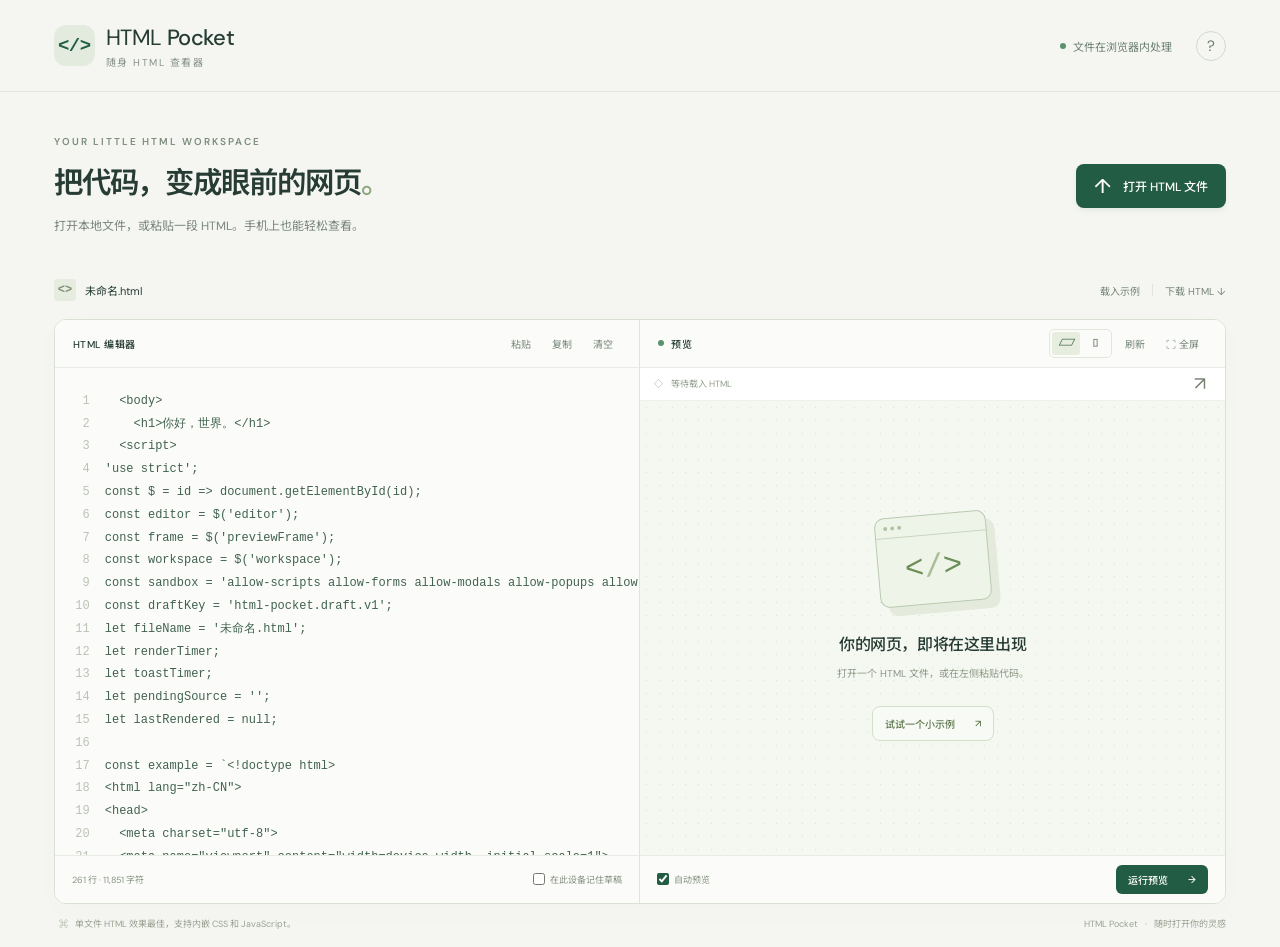
==== index.html @ d5f3f91f "Add HTML Pocket mobile HTML viewer" ====
<!doctype html>
<html lang="zh-CN">
<head>
  <meta charset="utf-8">
  <meta name="viewport" content="width=device-width, initial-scale=1, viewport-fit=cover">
  <meta name="theme-color" content="#f5f6f2">
  <meta name="description" content="在手机或电脑上打开 HTML 文件、粘贴代码并即时预览。文件内容在当前浏览器内处理。">
  <title>HTML Pocket · 随身 HTML 查看器</title>
  <style>
@import url('https://fonts.googleapis.com/css2?family=DM+Sans:wght@400;500;600;700&family=Noto+Sans+SC:wght@400;500;600;700&display=swap');
:root{font-family:'DM Sans','Noto Sans SC',-apple-system,BlinkMacSystemFont,'Segoe UI',sans-serif;color:#263c35;background:#f5f6f2;font-synthesis:none;--green:#235c45;--line:#dfe5dc;--muted:#7b887f}*{box-sizing:border-box}body{margin:0}button,a,input,textarea{-webkit-tap-highlight-color:transparent}button{font:inherit;cursor:pointer}button:focus-visible,a:focus-visible,input:focus-visible{outline:3px solid #77ae90;outline-offset:3px}button{border:0}button:disabled{opacity:.4;cursor:default}a{color:inherit;text-decoration:none}.app{max-width:1720px;margin:auto}.topbar{height:92px;border-bottom:1px solid var(--line);display:flex;align-items:center;gap:24px;padding:0 4.2%}.brand{display:flex;gap:11px;align-items:center;font-size:22px;letter-spacing:-.6px}.brand b{font-weight:500}.brand small{display:block;font-size:10px;color:#869289;letter-spacing:1.5px;margin-top:2px}.brand-icon{font-family:monospace;font-weight:700;font-size:19px;background:#e2ebdd;width:41px;height:41px;border-radius:12px;display:grid;place-items:center;color:var(--green)}.local-badge{margin-left:auto;font-size:11px;color:#6e8074;display:flex;gap:7px;align-items:center}.local-badge i,.live-dot{width:6px;height:6px;background:#58936c;border-radius:50%;display:inline-block}.icon-button{width:30px;height:30px;border:1px solid #cfd9ce;border-radius:50%;color:#6b7f70;background:transparent;font-size:15px}main{padding:43px 4.2% 15px}.intro{display:flex;justify-content:space-between;align-items:center;gap:24px;margin-bottom:37px}.eyebrow{font-size:10px;font-weight:600;letter-spacing:2px;color:#7d8d7c;margin:0 0 13px}h1{font-size:clamp(25px,2.3vw,36px);letter-spacing:-1.1px;font-weight:600;margin:0;line-height:1.5}h1 span{color:#8ba77d}.subtitle{font-size:12px;color:#7a867e;margin:11px 0 0;line-height:1.8}.button{border-radius:8px;padding:12px 18px;font-size:12px;font-weight:500;display:inline-flex;align-items:center;justify-content:center;gap:12px;white-space:nowrap}.primary{background:var(--green);color:#fff;box-shadow:0 3px 5px #235c4512}.primary:hover,.run-button:hover{background:#174531}.primary>span{font-size:20px;line-height:1}.workspace-bar{display:flex;justify-content:space-between;align-items:center;margin-bottom:13px;font-size:11px;gap:12px}.file-label{display:flex;align-items:center;gap:9px;min-width:0}.file-label>span:nth-child(2){white-space:nowrap;overflow:hidden;text-overflow:ellipsis;max-width:50vw}.file-icon{font:700 12px monospace;color:#7c9273;background:#e6ecdf;border-radius:3px;padding:4px}#modifiedBadge{font-size:9px;color:#9a8b59;background:#efeede;border-radius:4px;padding:3px 5px}.workspace-actions{display:flex;align-items:center;gap:12px}.text-button{background:none;color:#758677;font-size:10px;padding:8px 0}.text-button:hover{color:#235c45}.divider{height:12px;width:1px;background:var(--line)}.workspace{height:min(65vh,750px);min-height:470px;display:grid;grid-template-columns:1fr 1fr;border:1px solid #d9e1d4;border-radius:12px;overflow:hidden;background:#fff;box-shadow:0 6px 35px #203d2b04}.editor-panel,.preview-panel{min-width:0;min-height:0;display:flex;flex-direction:column}.editor-panel{border-right:1px solid var(--line)}.panel-toolbar{height:48px;flex-shrink:0;display:flex;align-items:center;justify-content:space-between;padding:0 18px;border-bottom:1px solid #e8ece4;background:#fbfcf9;gap:6px}.panel-title{font-size:10px;font-weight:500;letter-spacing:.5px;white-space:nowrap}.panel-toolbar>div{display:flex;align-items:center;gap:5px}.small-button{background:transparent;font-size:10px;color:#78877a;padding:7px 8px;border-radius:5px;white-space:nowrap}.small-button:hover{background:#eaf0e5;color:var(--green)}.editor-wrap{position:relative;display:flex;flex:1;min-height:0;background:#fbfcfa}.line-numbers{width:45px;flex-shrink:0;padding:22px 10px 22px 0;color:#bbc3b5;text-align:right;font:12px/1.9 ui-monospace,SFMono-Regular,Consolas,monospace;overflow:hidden;user-select:none;white-space:pre}.editor-wrap textarea{border:0;outline:none;resize:none;background:transparent;color:#41624f;flex:1;width:100%;min-width:0;padding:22px 20px 22px 5px;tab-size:2;font:12px/1.9 ui-monospace,SFMono-Regular,Consolas,monospace;white-space:pre;overflow:auto}.editor-wrap textarea::placeholder{color:#a7b2a0}.editor-footer,.preview-footer{height:48px;flex-shrink:0;border-top:1px solid #e8ece4;display:flex;justify-content:space-between;align-items:center;padding:0 17px;font-size:9px;color:#879382;background:#fbfcf9;gap:8px}label{display:flex;align-items:center;gap:5px;white-space:nowrap}input[type=checkbox]{accent-color:var(--green);width:12px;height:12px;margin:0}.preview-toolbar .panel-title{display:flex;align-items:center;gap:7px}.device-switch{display:flex;border:1px solid #e2e7dc;border-radius:5px;padding:2px;gap:1px}.device-switch button{height:23px;width:28px;border-radius:3px;background:none;color:#8c9888;font-size:18px;line-height:1}.device-switch .selected{background:#e7eddf;color:#406d48}.preview-address{height:33px;flex-shrink:0;display:flex;align-items:center;gap:8px;border-bottom:1px solid #eef0eb;padding:0 14px;font-size:9px;color:#94a08e;background:#fff}.preview-address>span:nth-child(2){overflow:hidden;text-overflow:ellipsis;white-space:nowrap}.preview-address button{margin-left:auto;background:none;color:#72816e;font-size:19px;padding:1px 5px}.preview-stage{position:relative;flex:1;min-height:0;display:flex;justify-content:center;overflow:hidden;background-color:#f5f7f1;background-image:radial-gradient(#d9e2d1 .65px,transparent .65px);background-size:13px 13px}.empty-state{display:flex;align-items:center;justify-content:center;flex-direction:column;text-align:center;padding:20px;max-width:100%}.empty-illustration{width:112px;height:90px;border:1px solid #bacab1;border-radius:10px;background:#eff4e8;transform:rotate(-5deg);margin-bottom:27px;box-shadow:8px 9px 0 #e4ebdc;overflow:hidden}.tiny-dots{height:20px;border-bottom:1px solid #c8d5c0;display:flex;gap:3px;align-items:center;padding-left:8px}.tiny-dots i{width:4px;height:4px;border-radius:50%;background:#b0c3a3}.empty-illustration>span{display:block;font:32px/65px monospace;color:#6c8d58}.empty-illustration b{color:#a9bd97;font-weight:400}.empty-state h2{font-size:16px;font-weight:500;letter-spacing:-.4px;margin:0 0 10px}.empty-state p{font-size:10px;color:#8c9985;line-height:1.8;margin:0 0 23px}.secondary{border:1px solid #d4dfca;background:#f8faf5;color:#607a51;font-size:10px;padding:9px 12px;gap:20px}.preview-stage iframe{width:100%;height:100%;border:0;background:#fff;transition:width .18s;min-width:0}.preview-stage.phone-mode iframe{width:min(390px,100%);box-shadow:0 0 20px #24412a12}.run-button{padding:7px 12px;font-size:10px;background:var(--green);color:white;border-radius:6px;gap:20px}.bottom-notes{display:flex;justify-content:space-between;gap:20px;font-size:9px;color:#99a190;margin-top:12px}.bottom-notes p{margin:0;line-height:1.8}.bottom-notes p:last-child{white-space:nowrap}.bottom-notes span{padding:0 5px;color:#829479}.mobile-tabs{display:none}.drop-cover{display:none;position:absolute;inset:8px;border:2px dashed #689559;background:#eff5e9ef;align-items:center;justify-content:center;border-radius:8px;font-size:14px;pointer-events:none}.dragging .drop-cover{display:flex}.toast{position:fixed;bottom:28px;left:50%;transform:translateX(-50%);max-width:90vw;background:#263f31;color:#fff;padding:12px 20px;border-radius:10px;font-size:12px;z-index:100;box-shadow:0 5px 25px #0002;text-align:center;line-height:1.6}dialog{border:1px solid #d4dfcb;border-radius:16px;padding:24px;max-width:500px;width:calc(100% - 32px);color:#344d3a;background:#fafcf7;box-shadow:0 10px 70px #0002}dialog::backdrop{background:#172b1f60;backdrop-filter:blur(3px)}.dialog-heading{display:flex;align-items:center;justify-content:space-between;gap:15px}.dialog-heading h2{font-size:18px;margin:0}dialog li,dialog p{font-size:12px;line-height:1.9}dialog ol{padding-left:20px}dialog li{margin:12px 0}dialog p{color:#7a8874}.close-fullscreen{display:none}.fullscreen-preview{position:fixed!important;inset:0!important;width:100%!important;height:100dvh!important;z-index:50;background:#fff;padding-top:env(safe-area-inset-top);padding-bottom:env(safe-area-inset-bottom)}.fullscreen-preview .close-fullscreen{display:inline-flex;background:#e8efdf;color:#3d623b;padding:7px 12px;font-size:10px}.fullscreen-preview .preview-stage iframe{width:100%}.fullscreen-preview .preview-footer{height:52px}.no-scroll{overflow:hidden}[hidden]{display:none!important}
@media(min-width:1500px){.editor-wrap textarea,.line-numbers{font-size:13px}.workspace{height:66vh}.panel-title,.small-button{font-size:11px}}
@media(max-width:850px){.topbar{height:76px}.intro{align-items:flex-start;flex-direction:column;gap:20px;margin-bottom:26px}main{padding-top:28px}.primary{padding:11px 15px}.workspace{min-height:480px;height:65vh;grid-template-columns:46% 54%}.panel-toolbar{padding:0 10px}.small-button{padding:6px}.preview-controls{gap:0!important}.device-switch{display:none}.local-badge{font-size:9px}.bottom-notes p:last-child{display:none}}
@media(max-width:600px){.topbar{padding:0 20px;height:72px;gap:12px}.brand{font-size:20px}.brand small{font-size:8px}.brand-icon{height:36px;width:36px;font-size:16px}.local-badge{margin-left:auto;font-size:0;gap:0}.local-badge i{width:7px;height:7px}.icon-button{width:27px;height:27px}main{padding:27px 16px 18px}.eyebrow{font-size:8px;letter-spacing:1.6px;margin-bottom:9px}h1{font-size:25px;letter-spacing:-1px}.subtitle{font-size:11px;max-width:300px;margin-top:8px}.intro{gap:19px;margin-bottom:23px}.primary{width:100%;height:46px;font-size:12px;border-radius:9px}.workspace-bar{font-size:10px;margin-bottom:10px}.file-label{gap:6px}.file-label>span:nth-child(2){max-width:36vw}.workspace-actions{gap:8px}.text-button{font-size:9px}#modifiedBadge{display:none}.mobile-tabs{display:flex;background:#e9eee3;border:1px solid #dfe6d8;border-radius:9px;padding:4px;margin-bottom:12px;gap:4px}.mobile-tabs button{flex:1;padding:9px;border-radius:6px;color:#7e8b74;background:transparent;font-size:11px}.mobile-tabs button[aria-selected=true]{background:#fff;color:#365d3d;box-shadow:0 1px 4px #2233110b}.workspace{display:flex;flex-direction:column;height:62dvh;min-height:420px;border-radius:10px}.editor-panel,.preview-panel{flex:1}.editor-panel{border:0}.workspace[data-view=code]>.preview-panel{display:none}.workspace[data-view=preview]>.editor-panel{display:none}.panel-toolbar{height:45px;padding:0 13px}.panel-title{font-size:10px}.small-button{font-size:10px;padding:7px 8px}.editor-wrap textarea,.line-numbers{font-size:13px;line-height:1.8}.line-numbers{width:36px;padding-top:18px}.editor-wrap textarea{padding-top:18px;padding-left:5px}.editor-footer,.preview-footer{padding:0 12px;font-size:9px}.empty-state h2{font-size:15px}.empty-state p{font-size:10px}.empty-illustration{width:100px;height:83px}.preview-toolbar .device-switch{display:flex}.preview-toolbar .device-switch button{width:24px}.preview-address{font-size:9px}.run-button{font-size:10px}.bottom-notes{font-size:8px;margin-top:12px}.fullscreen-preview{display:flex!important}.fullscreen-preview .preview-toolbar{height:48px}.toast{bottom:calc(22px + env(safe-area-inset-bottom));font-size:11px}dialog{padding:20px}.dialog-heading h2{font-size:16px}}
@media(prefers-reduced-motion:reduce){*{transition:none!important}}

</style>
  
</head>
<body>
  <div class="app">
    <header class="topbar">
      <a class="brand" href="./" aria-label="HTML Pocket 首页"><span class="brand-icon">&lt;/&gt;</span><span>HTML <b>Pocket</b><small>随身 HTML 查看器</small></span></a>
      <span class="local-badge"><i></i> 文件在浏览器内处理</span>
      <button class="icon-button" id="helpButton" aria-label="使用说明" title="使用说明">?</button>
    </header>

    <main>
      <section class="intro">
        <div><p class="eyebrow">YOUR LITTLE HTML WORKSPACE</p><h1>把代码，变成眼前的网页<span>。</span></h1><p class="subtitle">打开本地文件，或粘贴一段 HTML。手机上也能轻松查看。</p></div>
        <button class="button primary" id="uploadButton"><span aria-hidden="true">↑</span> 打开 HTML 文件</button>
        <input type="file" id="fileInput" accept=".html,.htm,text/html" hidden>
      </section>

      <div class="workspace-bar">
        <div class="file-label"><span class="file-icon">&lt;&gt;</span><span id="fileName">未命名.html</span><span id="modifiedBadge" hidden>已编辑</span></div>
        <div class="workspace-actions"><button class="text-button" id="exampleButton">载入示例</button><span class="divider"></span><button class="text-button" id="downloadButton">下载 HTML <span aria-hidden="true">↓</span></button></div>
      </div>

      <div class="mobile-tabs" role="tablist" aria-label="工作区视图"><button role="tab" id="codeTab" aria-controls="editorPanel" aria-selected="true">&lt;/&gt; 代码</button><button role="tab" id="previewTab" aria-controls="previewPanel" aria-selected="false">◉ 预览</button></div>

      <section class="workspace" id="workspace" data-view="code">
        <div class="editor-panel" id="editorPanel">
          <div class="panel-toolbar"><span class="panel-title">HTML 编辑器</span><div><button class="small-button" id="pasteButton">粘贴</button><button class="small-button" id="copyButton">复制</button><button class="small-button" id="clearButton">清空</button></div></div>
          <div class="editor-wrap" id="dropZone"><div class="line-numbers" id="lineNumbers" aria-hidden="true">1</div><textarea id="editor" spellcheck="false" autocapitalize="off" autocorrect="off" autocomplete="off" aria-label="HTML 代码" placeholder="<!DOCTYPE html>&#10;<html lang=\"zh-CN\">&#10;  <body>&#10;    <h1>你好，世界。</h1>&#10;  <script>
'use strict';
const $ = id => document.getElementById(id);
const editor = $('editor');
const frame = $('previewFrame');
const workspace = $('workspace');
const sandbox = 'allow-scripts allow-forms allow-modals allow-popups allow-downloads';
const draftKey = 'html-pocket.draft.v1';
let fileName = '未命名.html';
let renderTimer;
let toastTimer;
let pendingSource = '';
let lastRendered = null;

const example = `<!doctype html>
<html lang="zh-CN">
<head>
  <meta charset="utf-8">
  <meta name="viewport" content="width=device-width, initial-scale=1">
  <title>一小片好天气</title>
  <style>
    * { box-sizing: border-box; }
    body { margin: 0; min-height: 100vh; display: grid; place-items: center;
      padding: 28px; background: #f6f0e4; color: #355344;
      font-family: -apple-system, BlinkMacSystemFont, "Segoe UI", sans-serif; }
    .card { max-width: 420px; text-align: center; }
    .sun { width: 76px; height: 76px; border-radius: 50%; background: #e7ba59;
      margin: 0 auto 28px; box-shadow: 0 0 0 15px #edcf8b33; }
    .tag { font-size: 10px; letter-spacing: 3px; color: #8b9477; }
    h1 { font-size: clamp(28px, 7vw, 40px); font-weight: 500; letter-spacing: -1px; }
    p { line-height: 1.9; font-size: 13px; color: #7e8876; }
    button { margin-top: 18px; padding: 13px 24px; border: none;
      border-radius: 40px; background: #355344; color: #fff; cursor: pointer; }
    #message { min-height: 26px; font-size: 12px; }
  </style>
</head>
<body>
  <main class="card">
    <div class="sun"></div>
    <p class="tag">A LITTLE MOMENT FOR YOU</p>
    <h1>今天，也有好事发生。</h1>
    <p>一杯刚好的咖啡，一阵路过的风。<br>还有一段变成网页的小小代码。</p>
    <button onclick="document.getElementById('message').textContent='愿你今天，收获一点小小的快乐。'">收下一点好心情 ↗</button>
    <p id="message" aria-live="polite"></p>
  </main>
</body>
</html>`;

function toast(message) {
  $('toast').textContent = message;
  $('toast').hidden = false;
  clearTimeout(toastTimer);
  toastTimer = setTimeout(() => { $('toast').hidden = true; }, 4200);
}

function setView(view) {
  workspace.dataset.view = view;
  $('codeTab').setAttribute('aria-selected', String(view === 'code'));
  $('previewTab').setAttribute('aria-selected', String(view === 'preview'));
}

function persistDraft() {
  try {
    if ($('rememberDraft').checked) {
      localStorage.setItem(draftKey, JSON.stringify({ code: editor.value, name: fileName }));
    } else localStorage.removeItem(draftKey);
  } catch { toast('浏览器无法保存草稿；仍可正常查看和下载文件。'); }
}

function stats() {
  const code = editor.value;
  const count = code ? code.split('\n').length : 0;
  $('codeStats').textContent = `${count.toLocaleString()} 行 · ${code.length.toLocaleString()} 字符`;
  // Keep line numbering responsive for large documents.
  $('lineNumbers').textContent = Array.from({ length: Math.min(count || 1, 15000) }, (_, i) => i + 1).join('\n');
  $('lineNumbers').scrollTop = editor.scrollTop;
  $('newTabButton').disabled = !code.trim();
  $('downloadButton').disabled = !code.trim();
  $('copyButton').disabled = !code;
}

function render(force = false) {
  clearTimeout(renderTimer);
  const code = editor.value;
  if (!force && code === lastRendered) return;
  lastRendered = code;
  if (!code.trim()) {
    frame.removeAttribute('srcdoc');
    frame.src = 'about:blank';
    frame.hidden = true;
    $('emptyState').hidden = false;
    $('previewAddress').textContent = '等待载入 HTML';
    return;
  }
  frame.hidden = false;
  $('emptyState').hidden = true;
  frame.removeAttribute('src');
  frame.srcdoc = code;
  $('previewAddress').textContent = `${fileName} · 浏览器本地预览`;
}

function update({ modified = true, immediate = false } = {}) {
  stats();
  $('modifiedBadge').hidden = !modified;
  persistDraft();
  clearTimeout(renderTimer);
  if (immediate) render(true);
  else if ($('autoPreview').checked) renderTimer = setTimeout(() => render(), 550);
}

function setDocument(code, name, showPreview = true) {
  editor.value = code;
  fileName = name;
  $('fileName').textContent = name;
  editor.scrollTop = 0;
  update({ modified: false, immediate: true });
  if (showPreview) setView('preview');
}

function replaceDocument(code, name) {
  // Browser confirmation is used only when replacing an unsaved, nonempty document.
  if (editor.value.trim() && editor.value !== code && !confirm('这会替换当前代码。需要保留的话，请先取消并下载 HTML。继续替换？')) return;
  setDocument(code, name);
}

async function openFile(file) {
  if (!file) return;
  if (!/\.html?$/i.test(file.name) && file.type !== 'text/html') {
    toast('请选择 .html 或 .htm 文件。'); return;
  }
  if (file.size > 20 * 1024 * 1024) { toast('文件超过 20 MB，请精简后再打开。'); return; }
  try {
    const bytes = new Uint8Array(await file.arrayBuffer());
    let code;
    if (bytes[0] === 0xff && bytes[1] === 0xfe) code = new TextDecoder('utf-16le').decode(bytes);
    else if (bytes[0] === 0xfe && bytes[1] === 0xff) code = new TextDecoder('utf-16be').decode(bytes);
    else {
      const head = new TextDecoder('windows-1252').decode(bytes.slice(0, 2048));
      const charset = head.match(/<meta\b[^>]*charset\s*=\s*["']?\s*([\w-]+)/i)?.[1] || 'utf-8';
      try { code = new TextDecoder(charset).decode(bytes); }
      catch { code = new TextDecoder('utf-8').decode(bytes); }
    }
    replaceDocument(code, file.name);
  } catch { toast('无法读取文件，请重新选择。'); }
}

function newTab() {
  if (!editor.value.trim()) { toast('请先打开文件或粘贴 HTML。'); return; }
  // Open synchronously in the user gesture so mobile Safari can allow the tab.
  const tab = window.open('about:blank', '_blank');
  if (!tab) { toast('浏览器拦截了新标签页，请允许弹出窗口，或使用“全屏”。'); return; }
  try {
    tab.opener = null;
    tab.document.open();
    tab.document.write('<!doctype html><html lang="zh-CN"><head><meta charset="utf-8"><meta name="viewport" content="width=device-width,initial-scale=1"><title>HTML 预览</title><style>html,body{margin:0;width:100%;height:100%;overflow:hidden}iframe{border:0;width:100%;height:100%;display:block;background:white}</style></head><body></body></html>');
    tab.document.close();
    const child = tab.document.createElement('iframe');
    child.title = 'HTML 网页预览';
    child.setAttribute('sandbox', sandbox);
    child.referrerPolicy = 'no-referrer';
    child.srcdoc = editor.value;
    tab.document.title = fileName + ' · 预览';
    tab.document.body.appendChild(child);
  } catch { tab.close(); toast('新标签页未能打开，请使用“全屏”查看。'); }
}

function setFullscreen(on) {
  if (on) { render(); setView('preview'); }
  $('previewPanel').classList.toggle('fullscreen-preview', on);
  document.body.classList.toggle('no-scroll', on);
  $('expandButton').setAttribute('aria-expanded', String(on));
  if (on) $('closeFullscreen').focus(); else $('expandButton').focus();
}

$('uploadButton').addEventListener('click', () => { $('fileInput').value = ''; $('fileInput').click(); });
$('fileInput').addEventListener('change', e => openFile(e.target.files[0]));
editor.addEventListener('input', () => update());
editor.addEventListener('scroll', () => { $('lineNumbers').scrollTop = editor.scrollTop; });
editor.addEventListener('keydown', event => {
  if (event.key === 'Tab') {
    event.preventDefault();
    const start = editor.selectionStart;
    editor.setRangeText('  ', start, editor.selectionEnd, 'end');
    update();
  }
  if ((event.ctrlKey || event.metaKey) && event.key === 'Enter') {
    event.preventDefault(); render(true); setView('preview');
  }
});
$('runButton').addEventListener('click', () => { render(true); setView('preview'); });
$('refreshButton').addEventListener('click', () => render(true));
$('autoPreview').addEventListener('change', () => { clearTimeout(renderTimer); if ($('autoPreview').checked) render(true); });
$('rememberDraft').addEventListener('change', () => { persistDraft(); toast($('rememberDraft').checked ? '草稿将保存在当前浏览器中。' : '已关闭草稿记忆并移除保存的内容。'); });
$('codeTab').addEventListener('click', () => setView('code'));
$('previewTab').addEventListener('click', () => { render(); setView('preview'); });
for (const id of ['codeTab', 'previewTab']) $(id).addEventListener('keydown', e => {
  if (e.key === 'ArrowLeft' || e.key === 'ArrowRight') { const next = id === 'codeTab' ? 'previewTab' : 'codeTab'; $(next).focus(); $(next).click(); e.preventDefault(); }
});
for (const id of ['exampleButton', 'emptyExampleButton']) $(id).addEventListener('click', () => replaceDocument(example, '好天气.html'));
$('clearButton').addEventListener('click', () => {
  if (editor.value && !confirm('清空当前 HTML？需要保留的话，请先取消并下载。')) return;
  setDocument('', '未命名.html', false); setView('code'); editor.focus();
});
$('pasteButton').addEventListener('click', async () => {
  if (!navigator.clipboard?.readText) { setView('code'); editor.focus(); toast('请在编辑区长按，选择“粘贴”。'); return; }
  try {
    const text = await navigator.clipboard.readText();
    if (!text.trim()) { toast('剪贴板没有文字，请复制 HTML 后再试。'); return; }
    replaceDocument(text, '粘贴的网页.html');
  } catch { setView('code'); editor.focus(); toast('请在编辑区长按，选择“粘贴”。'); }
});
$('copyButton').addEventListener('click', async () => {
  try { await navigator.clipboard.writeText(editor.value); toast('HTML 代码已复制。'); }
  catch { setView('code'); editor.focus(); editor.select(); toast('已选中代码，请使用系统的复制命令。'); }
});
$('downloadButton').addEventListener('click', () => {
  const blob = new Blob([editor.value], { type: 'text/html;charset=utf-8' });
  const url = URL.createObjectURL(blob);
  const link = document.createElement('a');
  link.href = url; link.download = /\.html?$/i.test(fileName) ? fileName : fileName + '.html';
  document.body.appendChild(link); link.click(); link.remove();
  setTimeout(() => URL.revokeObjectURL(url), 60000);
});
$('newTabButton').addEventListener('click', newTab);
$('expandButton').addEventListener('click', () => setFullscreen(!$('previewPanel').classList.contains('fullscreen-preview')));
$('closeFullscreen').addEventListener('click', () => setFullscreen(false));
document.addEventListener('keydown', e => { if (e.key === 'Escape' && $('previewPanel').classList.contains('fullscreen-preview')) setFullscreen(false); });
function setDevice(phone) {
  $('previewStage').classList.toggle('phone-mode', phone);
  $('wideButton').classList.toggle('selected', !phone);
  $('phoneButton').classList.toggle('selected', phone);
  $('wideButton').setAttribute('aria-pressed', String(!phone));
  $('phoneButton').setAttribute('aria-pressed', String(phone));
}
$('wideButton').addEventListener('click', () => setDevice(false));
$('phoneButton').addEventListener('click', () => setDevice(true));
$('helpButton').addEventListener('click', () => $('helpDialog').showModal());
$('closeHelp').addEventListener('click', () => $('helpDialog').close());
$('helpDialog').addEventListener('click', e => { if (e.target === $('helpDialog')) { const r = $('helpDialog').getBoundingClientRect(); if (e.clientX < r.left || e.clientX > r.right || e.clientY < r.top || e.clientY > r.bottom) $('helpDialog').close(); } });
let dragCounter = 0;
const dropZone = $('dropZone');
dropZone.addEventListener('dragenter', e => { e.preventDefault(); dragCounter++; dropZone.classList.add('dragging'); });
dropZone.addEventListener('dragover', e => { e.preventDefault(); });
dropZone.addEventListener('dragleave', () => { if (--dragCounter <= 0) { dragCounter = 0; dropZone.classList.remove('dragging'); } });
dropZone.addEventListener('drop', e => { e.preventDefault(); dragCounter = 0; dropZone.classList.remove('dragging'); openFile(e.dataTransfer.files[0]); });
try {
  const saved = JSON.parse(localStorage.getItem(draftKey) || 'null');
  if (saved && typeof saved.code === 'string' && typeof saved.name === 'string') {
    $('rememberDraft').checked = true;
    setDocument(saved.code, saved.name, false);
  }
} catch { /* Storage may be unavailable in private browsing. */ }
stats();

</script>
</body>&#10;</html>&#10;&#10;在这里粘贴 HTML，或打开一个文件…"></textarea><div class="drop-cover">松开，打开这个 HTML 文件</div></div>
          <div class="editor-footer"><span id="codeStats">0 行 · 0 字符</span><label><input type="checkbox" id="rememberDraft"> 在此设备记住草稿</label></div>
        </div>

        <div class="preview-panel" id="previewPanel">
          <div class="panel-toolbar preview-toolbar"><span class="panel-title"><span class="live-dot"></span> 预览</span><div class="preview-controls"><div class="device-switch" aria-label="预览宽度"><button class="selected" id="wideButton" title="自适应宽度" aria-label="自适应宽度" aria-pressed="true">▱</button><button id="phoneButton" title="手机宽度" aria-label="手机宽度" aria-pressed="false">▯</button></div><button class="small-button" id="refreshButton" title="重新运行 HTML">刷新</button><button class="small-button" id="expandButton" title="全屏查看">⛶ <span>全屏</span></button></div></div>
          <div class="preview-address"><span aria-hidden="true">◇</span><span id="previewAddress">等待载入 HTML</span><button id="newTabButton" aria-label="在新标签页打开预览" title="新标签页打开">↗</button></div>
          <div class="preview-stage" id="previewStage">
            <div class="empty-state" id="emptyState"><div class="empty-illustration"><div class="tiny-dots"><i></i><i></i><i></i></div><span>&lt;<b>/</b>&gt;</span></div><h2>你的网页，即将在这里出现</h2><p>打开一个 HTML 文件，或在左侧粘贴代码。</p><button class="button secondary" id="emptyExampleButton">试试一个小示例 <span>↗</span></button></div>
            <iframe id="previewFrame" title="HTML 网页预览" sandbox="allow-scripts allow-forms allow-modals allow-popups allow-downloads" referrerpolicy="no-referrer" hidden></iframe>
          </div>
          <div class="preview-footer"><label><input type="checkbox" id="autoPreview" checked> 自动预览</label><button class="button run-button" id="runButton">运行预览 <span>→</span></button><button class="button close-fullscreen" id="closeFullscreen">退出全屏 ×</button></div>
        </div>
      </section>
      <footer class="bottom-notes"><p><span>⌘</span> 单文件 HTML 效果最佳，支持内嵌 CSS 和 JavaScript。</p><p>HTML Pocket <span>·</span> 随时打开你的灵感</p></footer>
    </main>
  </div>
  <div class="toast" id="toast" role="status" hidden></div>
  <dialog id="helpDialog"><div class="dialog-heading"><h2>口袋里的网页查看器</h2><button class="icon-button" id="closeHelp" aria-label="关闭使用说明">×</button></div><ol><li><b>打开文件</b>：点“打开 HTML 文件”，在手机的“文件”中选择 .html 或 .htm。</li><li><b>粘贴代码</b>：把 HTML 粘贴到编辑器，点“预览”查看。支持 CSS、JavaScript。</li><li><b>大屏查看</b>：点“全屏”隐藏编辑器；右上角 ↗ 可在新标签页打开。</li><li><b>保存文件</b>：点“下载 HTML”，可把编辑后的文件保存到设备。</li></ol><p>文件内容不会由本工具上传。HTML 在隔离的预览框内运行；代码引用的外部图片、字体或脚本仍可能联网。</p><p>引用同目录的图片、CSS 或 JS 时，需要把它们内嵌进 HTML，或改成可访问的网络地址。浏览器不会自动读取旁边的文件。新标签页预览是临时的，不是可分享的网页网址。</p><p>“记住草稿”仅保存在当前浏览器；关闭该选项会移除保存的草稿。手机可通过浏览器的分享菜单添加本工具到主屏幕。</p></dialog>
<script>
'use strict';
const $ = id => document.getElementById(id);
const editor = $('editor');
const frame = $('previewFrame');
const workspace = $('workspace');
const sandbox = 'allow-scripts allow-forms allow-modals allow-popups allow-downloads';
const draftKey = 'html-pocket.draft.v1';
let fileName = '未命名.html';
let renderTimer;
let toastTimer;
let pendingSource = '';
let lastRendered = null;

const example = `<!doctype html>
<html lang="zh-CN">
<head>
  <meta charset="utf-8">
  <meta name="viewport" content="width=device-width, initial-scale=1">
  <title>一小片好天气</title>
  <style>
    * { box-sizing: border-box; }
    body { margin: 0; min-height: 100vh; display: grid; place-items: center;
      padding: 28px; background: #f6f0e4; color: #355344;
      font-family: -apple-system, BlinkMacSystemFont, "Segoe UI", sans-serif; }
    .card { max-width: 420px; text-align: center; }
    .sun { width: 76px; height: 76px; border-radius: 50%; background: #e7ba59;
      margin: 0 auto 28px; box-shadow: 0 0 0 15px #edcf8b33; }
    .tag { font-size: 10px; letter-spacing: 3px; color: #8b9477; }
    h1 { font-size: clamp(28px, 7vw, 40px); font-weight: 500; letter-spacing: -1px; }
    p { line-height: 1.9; font-size: 13px; color: #7e8876; }
    button { margin-top: 18px; padding: 13px 24px; border: none;
      border-radius: 40px; background: #355344; color: #fff; cursor: pointer; }
    #message { min-height: 26px; font-size: 12px; }
  </style>
</head>
<body>
  <main class="card">
    <div class="sun"></div>
    <p class="tag">A LITTLE MOMENT FOR YOU</p>
    <h1>今天，也有好事发生。</h1>
    <p>一杯刚好的咖啡，一阵路过的风。<br>还有一段变成网页的小小代码。</p>
    <button onclick="document.getElementById('message').textContent='愿你今天，收获一点小小的快乐。'">收下一点好心情 ↗</button>
    <p id="message" aria-live="polite"></p>
  </main>
</body>
</html>`;

function toast(message) {
  $('toast').textContent = message;
  $('toast').hidden = false;
  clearTimeout(toastTimer);
  toastTimer = setTimeout(() => { $('toast').hidden = true; }, 4200);
}

function setView(view) {
  workspace.dataset.view = view;
  $('codeTab').setAttribute('aria-selected', String(view === 'code'));
  $('previewTab').setAttribute('aria-selected', String(view === 'preview'));
}

function persistDraft() {
  try {
    if ($('rememberDraft').checked) {
      localStorage.setItem(draftKey, JSON.stringify({ code: editor.value, name: fileName }));
    } else localStorage.removeItem(draftKey);
  } catch { toast('浏览器无法保存草稿；仍可正常查看和下载文件。'); }
}

function stats() {
  const code = editor.value;
  const count = code ? code.split('\n').length : 0;
  $('codeStats').textContent = `${count.toLocaleString()} 行 · ${code.length.toLocaleString()} 字符`;
  // Keep line numbering responsive for large documents.
  $('lineNumbers').textContent = Array.from({ length: Math.min(count || 1, 15000) }, (_, i) => i + 1).join('\n');
  $('lineNumbers').scrollTop = editor.scrollTop;
  $('newTabButton').disabled = !code.trim();
  $('downloadButton').disabled = !code.trim();
  $('copyButton').disabled = !code;
}

function render(force = false) {
  clearTimeout(renderTimer);
  const code = editor.value;
  if (!force && code === lastRendered) return;
  lastRendered = code;
  if (!code.trim()) {
    frame.removeAttribute('srcdoc');
    frame.src = 'about:blank';
    frame.hidden = true;
    $('emptyState').hidden = false;
    $('previewAddress').textContent = '等待载入 HTML';
    return;
  }
  frame.hidden = false;
  $('emptyState').hidden = true;
  frame.removeAttribute('src');
  frame.srcdoc = code;
  $('previewAddress').textContent = `${fileName} · 浏览器本地预览`;
}

function update({ modified = true, immediate = false } = {}) {
  stats();
  $('modifiedBadge').hidden = !modified;
  persistDraft();
  clearTimeout(renderTimer);
  if (immediate) render(true);
  else if ($('autoPreview').checked) renderTimer = setTimeout(() => render(), 550);
}

function setDocument(code, name, showPreview = true) {
  editor.value = code;
  fileName = name;
  $('fileName').textContent = name;
  editor.scrollTop = 0;
  update({ modified: false, immediate: true });
  if (showPreview) setView('preview');
}

function replaceDocument(code, name) {
  // Browser confirmation is used only when replacing an unsaved, nonempty document.
  if (editor.value.trim() && editor.value !== code && !confirm('这会替换当前代码。需要保留的话，请先取消并下载 HTML。继续替换？')) return;
  setDocument(code, name);
}

async function openFile(file) {
  if (!file) return;
  if (!/\.html?$/i.test(file.name) && file.type !== 'text/html') {
    toast('请选择 .html 或 .htm 文件。'); return;
  }
  if (file.size > 20 * 1024 * 1024) { toast('文件超过 20 MB，请精简后再打开。'); return; }
  try {
    const bytes = new Uint8Array(await file.arrayBuffer());
    let code;
    if (bytes[0] === 0xff && bytes[1] === 0xfe) code = new TextDecoder('utf-16le').decode(bytes);
    else if (bytes[0] === 0xfe && bytes[1] === 0xff) code = new TextDecoder('utf-16be').decode(bytes);
    else {
      const head = new TextDecoder('windows-1252').decode(bytes.slice(0, 2048));
      const charset = head.match(/<meta\b[^>]*charset\s*=\s*["']?\s*([\w-]+)/i)?.[1] || 'utf-8';
      try { code = new TextDecoder(charset).decode(bytes); }
      catch { code = new TextDecoder('utf-8').decode(bytes); }
    }
    replaceDocument(code, file.name);
  } catch { toast('无法读取文件，请重新选择。'); }
}

function newTab() {
  if (!editor.value.trim()) { toast('请先打开文件或粘贴 HTML。'); return; }
  // Open synchronously in the user gesture so mobile Safari can allow the tab.
  const tab = window.open('about:blank', '_blank');
  if (!tab) { toast('浏览器拦截了新标签页，请允许弹出窗口，或使用“全屏”。'); return; }
  try {
    tab.opener = null;
    tab.document.open();
    tab.document.write('<!doctype html><html lang="zh-CN"><head><meta charset="utf-8"><meta name="viewport" content="width=device-width,initial-scale=1"><title>HTML 预览</title><style>html,body{margin:0;width:100%;height:100%;overflow:hidden}iframe{border:0;width:100%;height:100%;display:block;background:white}</style></head><body></body></html>');
    tab.document.close();
    const child = tab.document.createElement('iframe');
    child.title = 'HTML 网页预览';
    child.setAttribute('sandbox', sandbox);
    child.referrerPolicy = 'no-referrer';
    child.srcdoc = editor.value;
    tab.document.title = fileName + ' · 预览';
    tab.document.body.appendChild(child);
  } catch { tab.close(); toast('新标签页未能打开，请使用“全屏”查看。'); }
}

function setFullscreen(on) {
  if (on) { render(); setView('preview'); }
  $('previewPanel').classList.toggle('fullscreen-preview', on);
  document.body.classList.toggle('no-scroll', on);
  $('expandButton').setAttribute('aria-expanded', String(on));
  if (on) $('closeFullscreen').focus(); else $('expandButton').focus();
}

$('uploadButton').addEventListener('click', () => { $('fileInput').value = ''; $('fileInput').click(); });
$('fileInput').addEventListener('change', e => openFile(e.target.files[0]));
editor.addEventListener('input', () => update());
editor.addEventListener('scroll', () => { $('lineNumbers').scrollTop = editor.scrollTop; });
editor.addEventListener('keydown', event => {
  if (event.key === 'Tab') {
    event.preventDefault();
    const start = editor.selectionStart;
    editor.setRangeText('  ', start, editor.selectionEnd, 'end');
    update();
  }
  if ((event.ctrlKey || event.metaKey) && event.key === 'Enter') {
    event.preventDefault(); render(true); setView('preview');
  }
});
$('runButton').addEventListener('click', () => { render(true); setView('preview'); });
$('refreshButton').addEventListener('click', () => render(true));
$('autoPreview').addEventListener('change', () => { clearTimeout(renderTimer); if ($('autoPreview').checked) render(true); });
$('rememberDraft').addEventListener('change', () => { persistDraft(); toast($('rememberDraft').checked ? '草稿将保存在当前浏览器中。' : '已关闭草稿记忆并移除保存的内容。'); });
$('codeTab').addEventListener('click', () => setView('code'));
$('previewTab').addEventListener('click', () => { render(); setView('preview'); });
for (const id of ['codeTab', 'previewTab']) $(id).addEventListener('keydown', e => {
  if (e.key === 'ArrowLeft' || e.key === 'ArrowRight') { const next = id === 'codeTab' ? 'previewTab' : 'codeTab'; $(next).focus(); $(next).click(); e.preventDefault(); }
});
for (const id of ['exampleButton', 'emptyExampleButton']) $(id).addEventListener('click', () => replaceDocument(example, '好天气.html'));
$('clearButton').addEventListener('click', () => {
  if (editor.value && !confirm('清空当前 HTML？需要保留的话，请先取消并下载。')) return;
  setDocument('', '未命名.html', false); setView('code'); editor.focus();
});
$('pasteButton').addEventListener('click', async () => {
  if (!navigator.clipboard?.readText) { setView('code'); editor.focus(); toast('请在编辑区长按，选择“粘贴”。'); return; }
  try {
    const text = await navigator.clipboard.readText();
    if (!text.trim()) { toast('剪贴板没有文字，请复制 HTML 后再试。'); return; }
    replaceDocument(text, '粘贴的网页.html');
  } catch { setView('code'); editor.focus(); toast('请在编辑区长按，选择“粘贴”。'); }
});
$('copyButton').addEventListener('click', async () => {
  try { await navigator.clipboard.writeText(editor.value); toast('HTML 代码已复制。'); }
  catch { setView('code'); editor.focus(); editor.select(); toast('已选中代码，请使用系统的复制命令。'); }
});
$('downloadButton').addEventListener('click', () => {
  const blob = new Blob([editor.value], { type: 'text/html;charset=utf-8' });
  const url = URL.createObjectURL(blob);
  const link = document.createElement('a');
  link.href = url; link.download = /\.html?$/i.test(fileName) ? fileName : fileName + '.html';
  document.body.appendChild(link); link.click(); link.remove();
  setTimeout(() => URL.revokeObjectURL(url), 60000);
});
$('newTabButton').addEventListener('click', newTab);
$('expandButton').addEventListener('click', () => setFullscreen(!$('previewPanel').classList.contains('fullscreen-preview')));
$('closeFullscreen').addEventListener('click', () => setFullscreen(false));
document.addEventListener('keydown', e => { if (e.key === 'Escape' && $('previewPanel').classList.contains('fullscreen-preview')) setFullscreen(false); });
function setDevice(phone) {
  $('previewStage').classList.toggle('phone-mode', phone);
  $('wideButton').classList.toggle('selected', !phone);
  $('phoneButton').classList.toggle('selected', phone);
  $('wideButton').setAttribute('aria-pressed', String(!phone));
  $('phoneButton').setAttribute('aria-pressed', String(phone));
}
$('wideButton').addEventListener('click', () => setDevice(false));
$('phoneButton').addEventListener('click', () => setDevice(true));
$('helpButton').addEventListener('click', () => $('helpDialog').showModal());
$('closeHelp').addEventListener('click', () => $('helpDialog').close());
$('helpDialog').addEventListener('click', e => { if (e.target === $('helpDialog')) { const r = $('helpDialog').getBoundingClientRect(); if (e.clientX < r.left || e.clientX > r.right || e.clientY < r.top || e.clientY > r.bottom) $('helpDialog').close(); } });
let dragCounter = 0;
const dropZone = $('dropZone');
dropZone.addEventListener('dragenter', e => { e.preventDefault(); dragCounter++; dropZone.classList.add('dragging'); });
dropZone.addEventListener('dragover', e => { e.preventDefault(); });
dropZone.addEventListener('dragleave', () => { if (--dragCounter <= 0) { dragCounter = 0; dropZone.classList.remove('dragging'); } });
dropZone.addEventListener('drop', e => { e.preventDefault(); dragCounter = 0; dropZone.classList.remove('dragging'); openFile(e.dataTransfer.files[0]); });
try {
  const saved = JSON.parse(localStorage.getItem(draftKey) || 'null');
  if (saved && typeof saved.code === 'string' && typeof saved.name === 'string') {
    $('rememberDraft').checked = true;
    setDocument(saved.code, saved.name, false);
  }
} catch { /* Storage may be unavailable in private browsing. */ }
stats();

</script>
</body>
</html>
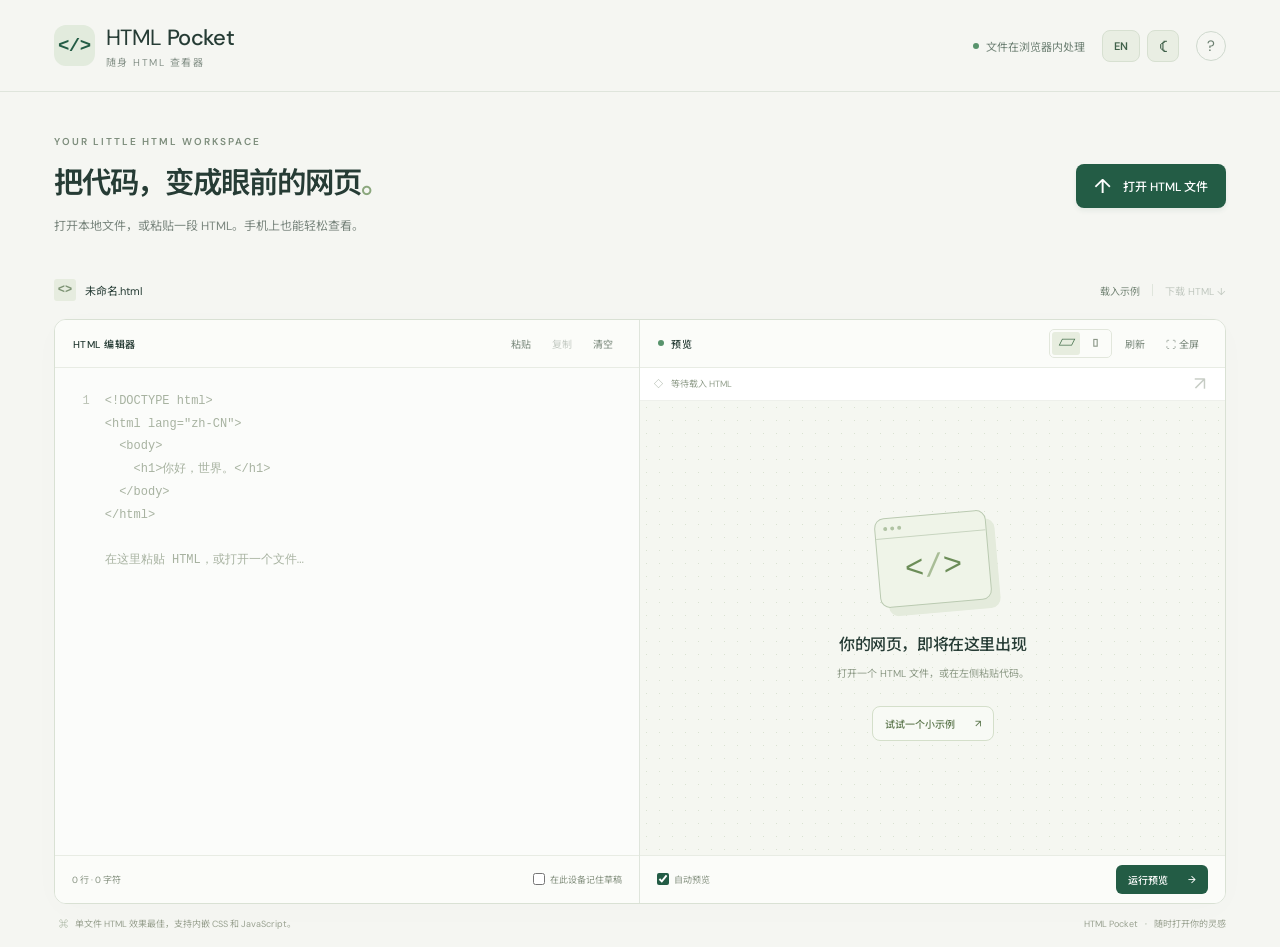
==== commit d76baf58: "Add English language toggle and persistent dark mode" ====
--- a/index.html
+++ b/index.html
@@ -6,13 +6,24 @@
   <meta name="theme-color" content="#f5f6f2">
   <meta name="description" content="在手机或电脑上打开 HTML 文件、粘贴代码并即时预览。文件内容在当前浏览器内处理。">
   <title>HTML Pocket · 随身 HTML 查看器</title>
-  <style>
+  <script>
+let currentLanguage = 'zh';
+let currentTheme = window.matchMedia && window.matchMedia('(prefers-color-scheme: dark)').matches ? 'dark' : 'light';
+try { const lang = localStorage.getItem('html-pocket.language'); if (lang === 'en' || lang === 'zh') currentLanguage = lang; const theme = localStorage.getItem('html-pocket.theme'); if (theme === 'dark' || theme === 'light') currentTheme = theme; } catch {}
+document.documentElement.dataset.theme = currentTheme;
+document.documentElement.lang = currentLanguage === 'en' ? 'en' : 'zh-CN';
+</script>
+<style>
 @import url('https://fonts.googleapis.com/css2?family=DM+Sans:wght@400;500;600;700&family=Noto+Sans+SC:wght@400;500;600;700&display=swap');
 :root{font-family:'DM Sans','Noto Sans SC',-apple-system,BlinkMacSystemFont,'Segoe UI',sans-serif;color:#263c35;background:#f5f6f2;font-synthesis:none;--green:#235c45;--line:#dfe5dc;--muted:#7b887f}*{box-sizing:border-box}body{margin:0}button,a,input,textarea{-webkit-tap-highlight-color:transparent}button{font:inherit;cursor:pointer}button:focus-visible,a:focus-visible,input:focus-visible{outline:3px solid #77ae90;outline-offset:3px}button{border:0}button:disabled{opacity:.4;cursor:default}a{color:inherit;text-decoration:none}.app{max-width:1720px;margin:auto}.topbar{height:92px;border-bottom:1px solid var(--line);display:flex;align-items:center;gap:24px;padding:0 4.2%}.brand{display:flex;gap:11px;align-items:center;font-size:22px;letter-spacing:-.6px}.brand b{font-weight:500}.brand small{display:block;font-size:10px;color:#869289;letter-spacing:1.5px;margin-top:2px}.brand-icon{font-family:monospace;font-weight:700;font-size:19px;background:#e2ebdd;width:41px;height:41px;border-radius:12px;display:grid;place-items:center;color:var(--green)}.local-badge{margin-left:auto;font-size:11px;color:#6e8074;display:flex;gap:7px;align-items:center}.local-badge i,.live-dot{width:6px;height:6px;background:#58936c;border-radius:50%;display:inline-block}.icon-button{width:30px;height:30px;border:1px solid #cfd9ce;border-radius:50%;color:#6b7f70;background:transparent;font-size:15px}main{padding:43px 4.2% 15px}.intro{display:flex;justify-content:space-between;align-items:center;gap:24px;margin-bottom:37px}.eyebrow{font-size:10px;font-weight:600;letter-spacing:2px;color:#7d8d7c;margin:0 0 13px}h1{font-size:clamp(25px,2.3vw,36px);letter-spacing:-1.1px;font-weight:600;margin:0;line-height:1.5}h1 span{color:#8ba77d}.subtitle{font-size:12px;color:#7a867e;margin:11px 0 0;line-height:1.8}.button{border-radius:8px;padding:12px 18px;font-size:12px;font-weight:500;display:inline-flex;align-items:center;justify-content:center;gap:12px;white-space:nowrap}.primary{background:var(--green);color:#fff;box-shadow:0 3px 5px #235c4512}.primary:hover,.run-button:hover{background:#174531}.primary>span{font-size:20px;line-height:1}.workspace-bar{display:flex;justify-content:space-between;align-items:center;margin-bottom:13px;font-size:11px;gap:12px}.file-label{display:flex;align-items:center;gap:9px;min-width:0}.file-label>span:nth-child(2){white-space:nowrap;overflow:hidden;text-overflow:ellipsis;max-width:50vw}.file-icon{font:700 12px monospace;color:#7c9273;background:#e6ecdf;border-radius:3px;padding:4px}#modifiedBadge{font-size:9px;color:#9a8b59;background:#efeede;border-radius:4px;padding:3px 5px}.workspace-actions{display:flex;align-items:center;gap:12px}.text-button{background:none;color:#758677;font-size:10px;padding:8px 0}.text-button:hover{color:#235c45}.divider{height:12px;width:1px;background:var(--line)}.workspace{height:min(65vh,750px);min-height:470px;display:grid;grid-template-columns:1fr 1fr;border:1px solid #d9e1d4;border-radius:12px;overflow:hidden;background:#fff;box-shadow:0 6px 35px #203d2b04}.editor-panel,.preview-panel{min-width:0;min-height:0;display:flex;flex-direction:column}.editor-panel{border-right:1px solid var(--line)}.panel-toolbar{height:48px;flex-shrink:0;display:flex;align-items:center;justify-content:space-between;padding:0 18px;border-bottom:1px solid #e8ece4;background:#fbfcf9;gap:6px}.panel-title{font-size:10px;font-weight:500;letter-spacing:.5px;white-space:nowrap}.panel-toolbar>div{display:flex;align-items:center;gap:5px}.small-button{background:transparent;font-size:10px;color:#78877a;padding:7px 8px;border-radius:5px;white-space:nowrap}.small-button:hover{background:#eaf0e5;color:var(--green)}.editor-wrap{position:relative;display:flex;flex:1;min-height:0;background:#fbfcfa}.line-numbers{width:45px;flex-shrink:0;padding:22px 10px 22px 0;color:#bbc3b5;text-align:right;font:12px/1.9 ui-monospace,SFMono-Regular,Consolas,monospace;overflow:hidden;user-select:none;white-space:pre}.editor-wrap textarea{border:0;outline:none;resize:none;background:transparent;color:#41624f;flex:1;width:100%;min-width:0;padding:22px 20px 22px 5px;tab-size:2;font:12px/1.9 ui-monospace,SFMono-Regular,Consolas,monospace;white-space:pre;overflow:auto}.editor-wrap textarea::placeholder{color:#a7b2a0}.editor-footer,.preview-footer{height:48px;flex-shrink:0;border-top:1px solid #e8ece4;display:flex;justify-content:space-between;align-items:center;padding:0 17px;font-size:9px;color:#879382;background:#fbfcf9;gap:8px}label{display:flex;align-items:center;gap:5px;white-space:nowrap}input[type=checkbox]{accent-color:var(--green);width:12px;height:12px;margin:0}.preview-toolbar .panel-title{display:flex;align-items:center;gap:7px}.device-switch{display:flex;border:1px solid #e2e7dc;border-radius:5px;padding:2px;gap:1px}.device-switch button{height:23px;width:28px;border-radius:3px;background:none;color:#8c9888;font-size:18px;line-height:1}.device-switch .selected{background:#e7eddf;color:#406d48}.preview-address{height:33px;flex-shrink:0;display:flex;align-items:center;gap:8px;border-bottom:1px solid #eef0eb;padding:0 14px;font-size:9px;color:#94a08e;background:#fff}.preview-address>span:nth-child(2){overflow:hidden;text-overflow:ellipsis;white-space:nowrap}.preview-address button{margin-left:auto;background:none;color:#72816e;font-size:19px;padding:1px 5px}.preview-stage{position:relative;flex:1;min-height:0;display:flex;justify-content:center;overflow:hidden;background-color:#f5f7f1;background-image:radial-gradient(#d9e2d1 .65px,transparent .65px);background-size:13px 13px}.empty-state{display:flex;align-items:center;justify-content:center;flex-direction:column;text-align:center;padding:20px;max-width:100%}.empty-illustration{width:112px;height:90px;border:1px solid #bacab1;border-radius:10px;background:#eff4e8;transform:rotate(-5deg);margin-bottom:27px;box-shadow:8px 9px 0 #e4ebdc;overflow:hidden}.tiny-dots{height:20px;border-bottom:1px solid #c8d5c0;display:flex;gap:3px;align-items:center;padding-left:8px}.tiny-dots i{width:4px;height:4px;border-radius:50%;background:#b0c3a3}.empty-illustration>span{display:block;font:32px/65px monospace;color:#6c8d58}.empty-illustration b{color:#a9bd97;font-weight:400}.empty-state h2{font-size:16px;font-weight:500;letter-spacing:-.4px;margin:0 0 10px}.empty-state p{font-size:10px;color:#8c9985;line-height:1.8;margin:0 0 23px}.secondary{border:1px solid #d4dfca;background:#f8faf5;color:#607a51;font-size:10px;padding:9px 12px;gap:20px}.preview-stage iframe{width:100%;height:100%;border:0;background:#fff;transition:width .18s;min-width:0}.preview-stage.phone-mode iframe{width:min(390px,100%);box-shadow:0 0 20px #24412a12}.run-button{padding:7px 12px;font-size:10px;background:var(--green);color:white;border-radius:6px;gap:20px}.bottom-notes{display:flex;justify-content:space-between;gap:20px;font-size:9px;color:#99a190;margin-top:12px}.bottom-notes p{margin:0;line-height:1.8}.bottom-notes p:last-child{white-space:nowrap}.bottom-notes span{padding:0 5px;color:#829479}.mobile-tabs{display:none}.drop-cover{display:none;position:absolute;inset:8px;border:2px dashed #689559;background:#eff5e9ef;align-items:center;justify-content:center;border-radius:8px;font-size:14px;pointer-events:none}.dragging .drop-cover{display:flex}.toast{position:fixed;bottom:28px;left:50%;transform:translateX(-50%);max-width:90vw;background:#263f31;color:#fff;padding:12px 20px;border-radius:10px;font-size:12px;z-index:100;box-shadow:0 5px 25px #0002;text-align:center;line-height:1.6}dialog{border:1px solid #d4dfcb;border-radius:16px;padding:24px;max-width:500px;width:calc(100% - 32px);color:#344d3a;background:#fafcf7;box-shadow:0 10px 70px #0002}dialog::backdrop{background:#172b1f60;backdrop-filter:blur(3px)}.dialog-heading{display:flex;align-items:center;justify-content:space-between;gap:15px}.dialog-heading h2{font-size:18px;margin:0}dialog li,dialog p{font-size:12px;line-height:1.9}dialog ol{padding-left:20px}dialog li{margin:12px 0}dialog p{color:#7a8874}.close-fullscreen{display:none}.fullscreen-preview{position:fixed!important;inset:0!important;width:100%!important;height:100dvh!important;z-index:50;background:#fff;padding-top:env(safe-area-inset-top);padding-bottom:env(safe-area-inset-bottom)}.fullscreen-preview .close-fullscreen{display:inline-flex;background:#e8efdf;color:#3d623b;padding:7px 12px;font-size:10px}.fullscreen-preview .preview-stage iframe{width:100%}.fullscreen-preview .preview-footer{height:52px}.no-scroll{overflow:hidden}[hidden]{display:none!important}
 @media(min-width:1500px){.editor-wrap textarea,.line-numbers{font-size:13px}.workspace{height:66vh}.panel-title,.small-button{font-size:11px}}
 @media(max-width:850px){.topbar{height:76px}.intro{align-items:flex-start;flex-direction:column;gap:20px;margin-bottom:26px}main{padding-top:28px}.primary{padding:11px 15px}.workspace{min-height:480px;height:65vh;grid-template-columns:46% 54%}.panel-toolbar{padding:0 10px}.small-button{padding:6px}.preview-controls{gap:0!important}.device-switch{display:none}.local-badge{font-size:9px}.bottom-notes p:last-child{display:none}}
 @media(max-width:600px){.topbar{padding:0 20px;height:72px;gap:12px}.brand{font-size:20px}.brand small{font-size:8px}.brand-icon{height:36px;width:36px;font-size:16px}.local-badge{margin-left:auto;font-size:0;gap:0}.local-badge i{width:7px;height:7px}.icon-button{width:27px;height:27px}main{padding:27px 16px 18px}.eyebrow{font-size:8px;letter-spacing:1.6px;margin-bottom:9px}h1{font-size:25px;letter-spacing:-1px}.subtitle{font-size:11px;max-width:300px;margin-top:8px}.intro{gap:19px;margin-bottom:23px}.primary{width:100%;height:46px;font-size:12px;border-radius:9px}.workspace-bar{font-size:10px;margin-bottom:10px}.file-label{gap:6px}.file-label>span:nth-child(2){max-width:36vw}.workspace-actions{gap:8px}.text-button{font-size:9px}#modifiedBadge{display:none}.mobile-tabs{display:flex;background:#e9eee3;border:1px solid #dfe6d8;border-radius:9px;padding:4px;margin-bottom:12px;gap:4px}.mobile-tabs button{flex:1;padding:9px;border-radius:6px;color:#7e8b74;background:transparent;font-size:11px}.mobile-tabs button[aria-selected=true]{background:#fff;color:#365d3d;box-shadow:0 1px 4px #2233110b}.workspace{display:flex;flex-direction:column;height:62dvh;min-height:420px;border-radius:10px}.editor-panel,.preview-panel{flex:1}.editor-panel{border:0}.workspace[data-view=code]>.preview-panel{display:none}.workspace[data-view=preview]>.editor-panel{display:none}.panel-toolbar{height:45px;padding:0 13px}.panel-title{font-size:10px}.small-button{font-size:10px;padding:7px 8px}.editor-wrap textarea,.line-numbers{font-size:13px;line-height:1.8}.line-numbers{width:36px;padding-top:18px}.editor-wrap textarea{padding-top:18px;padding-left:5px}.editor-footer,.preview-footer{padding:0 12px;font-size:9px}.empty-state h2{font-size:15px}.empty-state p{font-size:10px}.empty-illustration{width:100px;height:83px}.preview-toolbar .device-switch{display:flex}.preview-toolbar .device-switch button{width:24px}.preview-address{font-size:9px}.run-button{font-size:10px}.bottom-notes{font-size:8px;margin-top:12px}.fullscreen-preview{display:flex!important}.fullscreen-preview .preview-toolbar{height:48px}.toast{bottom:calc(22px + env(safe-area-inset-bottom));font-size:11px}dialog{padding:20px}.dialog-heading h2{font-size:16px}}
 @media(prefers-reduced-motion:reduce){*{transition:none!important}}
+
+
+.appearance-controls{display:flex;align-items:center;gap:7px}.topbar{gap:17px}.setting-button{height:32px;min-width:38px;padding:0 9px;background:#e9eee3;border:1px solid #d7e0d1;color:#40614a;border-radius:8px;font-size:11px;font-weight:600}.setting-button:hover{background:#dce7d4}.theme-button{min-width:32px;font-size:18px;padding:0 6px}html{color-scheme:light}html[data-theme=dark]{color-scheme:dark;background:#141c19;color:#d7e4db;--green:#8bb79d;--line:#35443b;--muted:#a0b1a5}html[data-theme=dark] body{background:#141c19}html[data-theme=dark] .brand-icon{background:#2a4033;color:#b2d6ba}html[data-theme=dark] .local-badge,html[data-theme=dark] .subtitle,html[data-theme=dark] .eyebrow,html[data-theme=dark] .brand small{color:#a5b5a8}html[data-theme=dark] h1 span{color:#a9c199}html[data-theme=dark] .primary,html[data-theme=dark] .run-button{background:#8bb79d;color:#10271b}html[data-theme=dark] .primary:hover,html[data-theme=dark] .run-button:hover{background:#a2cbb0}html[data-theme=dark] .workspace{background:#1c2721;border-color:#35443b;box-shadow:0 6px 35px #0002}html[data-theme=dark] .panel-toolbar,html[data-theme=dark] .editor-footer,html[data-theme=dark] .preview-footer{background:#202c25;border-color:#35443b;color:#b0c0b2}html[data-theme=dark] .editor-wrap{background:#17221c}html[data-theme=dark] .editor-wrap textarea{color:#b8d2be}html[data-theme=dark] .editor-wrap textarea::placeholder{color:#7e9583}html[data-theme=dark] .line-numbers{color:#647b69}html[data-theme=dark] .small-button,html[data-theme=dark] .text-button{color:#aec0af}html[data-theme=dark] .small-button:hover{background:#344735;color:#dce8db}html[data-theme=dark] .preview-address{background:#1c2920;color:#a1b59f;border-color:#35443b}html[data-theme=dark] .preview-address button{color:#b2c4ad}html[data-theme=dark] .preview-stage{background-color:#18231c;background-image:radial-gradient(#344735 .65px,transparent .65px)}html[data-theme=dark] .empty-state p{color:#a2b39d}html[data-theme=dark] .empty-illustration{background:#2b3e2a;border-color:#65805c;box-shadow:8px 9px 0 #22331f}html[data-theme=dark] .tiny-dots{border-color:#486142}html[data-theme=dark] .empty-illustration>span{color:#aec29a}html[data-theme=dark] .secondary{background:#253421;border-color:#496040;color:#bdcdae}html[data-theme=dark] .file-icon{background:#2b3d2a;color:#b0c9a0}html[data-theme=dark] #modifiedBadge{background:#3e3d28;color:#d0c68d}html[data-theme=dark] .device-switch{border-color:#4a5e43}html[data-theme=dark] .device-switch button{color:#a8b99f}html[data-theme=dark] .device-switch .selected{background:#3a5030;color:#d1e0c1}html[data-theme=dark] .bottom-notes{color:#9eae97}html[data-theme=dark] .icon-button{border-color:#506249;color:#b7c7ae}html[data-theme=dark] .setting-button{background:#2c3c30;color:#d0dfcb;border-color:#435940}html[data-theme=dark] .setting-button:hover{background:#3b503a}html[data-theme=dark] dialog{background:#202e24;color:#d4e2cd;border-color:#4a6043}html[data-theme=dark] dialog p{color:#a8bba1}html[data-theme=dark] .mobile-tabs{background:#223020;border-color:#3a5032}html[data-theme=dark] .mobile-tabs button{color:#aabb9d}html[data-theme=dark] .mobile-tabs button[aria-selected=true]{background:#3d5333;color:#e2ebdc}html[data-theme=dark] .fullscreen-preview{background:#141c19}html[data-theme=dark] .fullscreen-preview .close-fullscreen{background:#3b5132;color:#e0ead6}html[data-theme=dark] .drop-cover{background:#243a29ef;color:#d0e5d2;border-color:#82b48b}.preview-stage iframe{color-scheme:light}
+@media(max-width:600px){.topbar{gap:10px;padding:0 16px}.topbar .local-badge{display:none}.appearance-controls{margin-left:auto;gap:6px}.brand{font-size:18px;gap:8px}.brand small{font-size:7px;letter-spacing:.4px}.setting-button{height:32px;min-width:36px;padding:0 7px;font-size:10px}.theme-button{min-width:32px;font-size:18px}.editor-wrap textarea,.line-numbers{font-size:16px}.preview-footer{flex-wrap:wrap;min-height:48px;height:auto;padding-top:8px;padding-bottom:8px}.editor-footer{font-size:8px}html[lang=en] h1{font-size:28px;line-height:1.2}html[lang=en] .small-button{font-size:9px;padding:6px}html[lang=en] .workspace-actions{gap:6px}html[lang=en] .empty-state h2{font-size:17px}html[lang=en] .panel-toolbar{padding:0 10px}html[lang=en] .device-switch{display:none}html[lang=en] .preview-footer{gap:5px}}
 
 </style>
   
@@ -22,7 +33,7 @@
     <header class="topbar">
       <a class="brand" href="./" aria-label="HTML Pocket 首页"><span class="brand-icon">&lt;/&gt;</span><span>HTML <b>Pocket</b><small>随身 HTML 查看器</small></span></a>
       <span class="local-badge"><i></i> 文件在浏览器内处理</span>
-      <button class="icon-button" id="helpButton" aria-label="使用说明" title="使用说明">?</button>
+      <div class="appearance-controls"><button id="languageButton" class="setting-button" type="button" aria-label="Switch to English" title="Switch to English">EN</button><button id="themeButton" class="setting-button theme-button" type="button" aria-label="切换到深色模式" title="切换到深色模式" aria-pressed="false">☾</button></div><button class="icon-button" id="helpButton" aria-label="使用说明" title="使用说明">?</button>
     </header>
 
     <main>
@@ -42,7 +53,88 @@
       <section class="workspace" id="workspace" data-view="code">
         <div class="editor-panel" id="editorPanel">
           <div class="panel-toolbar"><span class="panel-title">HTML 编辑器</span><div><button class="small-button" id="pasteButton">粘贴</button><button class="small-button" id="copyButton">复制</button><button class="small-button" id="clearButton">清空</button></div></div>
-          <div class="editor-wrap" id="dropZone"><div class="line-numbers" id="lineNumbers" aria-hidden="true">1</div><textarea id="editor" spellcheck="false" autocapitalize="off" autocorrect="off" autocomplete="off" aria-label="HTML 代码" placeholder="<!DOCTYPE html>&#10;<html lang=\"zh-CN\">&#10;  <body>&#10;    <h1>你好，世界。</h1>&#10;  <script>
+          <div class="editor-wrap" id="dropZone"><div class="line-numbers" id="lineNumbers" aria-hidden="true">1</div><textarea id="editor" spellcheck="false" autocapitalize="off" autocorrect="off" autocomplete="off" aria-label="HTML 代码" placeholder="<!DOCTYPE html>&#10;<html lang=&quot;zh-CN&quot;>&#10;  <body>&#10;    <h1>你好，世界。</h1>&#10;  </body>&#10;</html>&#10;&#10;在这里粘贴 HTML，或打开一个文件…"></textarea><div class="drop-cover">松开，打开这个 HTML 文件</div></div>
+          <div class="editor-footer"><span id="codeStats">0 行 · 0 字符</span><label><input type="checkbox" id="rememberDraft"> 在此设备记住草稿</label></div>
+        </div>
+
+        <div class="preview-panel" id="previewPanel">
+          <div class="panel-toolbar preview-toolbar"><span class="panel-title"><span class="live-dot"></span> 预览</span><div class="preview-controls"><div class="device-switch" aria-label="预览宽度"><button class="selected" id="wideButton" title="自适应宽度" aria-label="自适应宽度" aria-pressed="true">▱</button><button id="phoneButton" title="手机宽度" aria-label="手机宽度" aria-pressed="false">▯</button></div><button class="small-button" id="refreshButton" title="重新运行 HTML">刷新</button><button class="small-button" id="expandButton" title="全屏查看">⛶ <span>全屏</span></button></div></div>
+          <div class="preview-address"><span aria-hidden="true">◇</span><span id="previewAddress">等待载入 HTML</span><button id="newTabButton" aria-label="在新标签页打开预览" title="新标签页打开">↗</button></div>
+          <div class="preview-stage" id="previewStage">
+            <div class="empty-state" id="emptyState"><div class="empty-illustration"><div class="tiny-dots"><i></i><i></i><i></i></div><span>&lt;<b>/</b>&gt;</span></div><h2>你的网页，即将在这里出现</h2><p>打开一个 HTML 文件，或在左侧粘贴代码。</p><button class="button secondary" id="emptyExampleButton">试试一个小示例 <span>↗</span></button></div>
+            <iframe id="previewFrame" title="HTML 网页预览" sandbox="allow-scripts allow-forms allow-modals allow-popups allow-downloads" referrerpolicy="no-referrer" hidden></iframe>
+          </div>
+          <div class="preview-footer"><label><input type="checkbox" id="autoPreview" checked> 自动预览</label><button class="button run-button" id="runButton">运行预览 <span>→</span></button><button class="button close-fullscreen" id="closeFullscreen">退出全屏 ×</button></div>
+        </div>
+      </section>
+      <footer class="bottom-notes"><p><span>⌘</span> 单文件 HTML 效果最佳，支持内嵌 CSS 和 JavaScript。</p><p>HTML Pocket <span>·</span> 随时打开你的灵感</p></footer>
+    </main>
+  </div>
+  <div class="toast" id="toast" role="status" hidden></div>
+  <dialog id="helpDialog"><div class="dialog-heading"><h2>口袋里的网页查看器</h2><button class="icon-button" id="closeHelp" aria-label="关闭使用说明">×</button></div><ol><li><b>打开文件</b>：点“打开 HTML 文件”，在手机的“文件”中选择 .html 或 .htm。</li><li><b>粘贴代码</b>：把 HTML 粘贴到编辑器，点“预览”查看。支持 CSS、JavaScript。</li><li><b>大屏查看</b>：点“全屏”隐藏编辑器；右上角 ↗ 可在新标签页打开。</li><li><b>保存文件</b>：点“下载 HTML”，可把编辑后的文件保存到设备。</li></ol><p>文件内容不会由本工具上传。HTML 在隔离的预览框内运行；代码引用的外部图片、字体或脚本仍可能联网。</p><p>引用同目录的图片、CSS 或 JS 时，需要把它们内嵌进 HTML，或改成可访问的网络地址。浏览器不会自动读取旁边的文件。新标签页预览是临时的，不是可分享的网页网址。</p><p>“记住草稿”仅保存在当前浏览器；关闭该选项会移除保存的草稿。手机可通过浏览器的分享菜单添加本工具到主屏幕。</p></dialog>
+<script>
+const uiStrings = {"HTML Pocket · 随身 HTML 查看器": "HTML Pocket · Your HTML Viewer", "随身 HTML 查看器": "Your portable HTML viewer", "HTML Pocket 首页": "HTML Pocket home", "文件在浏览器内处理": "Files stay in your browser", "使用说明": "Help", "把代码，变成眼前的网页": "Bring your HTML to life", "。": ".", "打开本地文件，或粘贴一段 HTML。手机上也能轻松查看。": "Open a local file or paste your HTML. Preview it anywhere, even on your phone.", "打开 HTML 文件": "Open HTML file", "未命名.html": "Untitled.html", "已编辑": "Edited", "载入示例": "Load example", "下载 HTML": "Download HTML", "工作区视图": "Workspace view", "</> 代码": "</> Code", "◉ 预览": "◉ Preview", "HTML 编辑器": "HTML editor", "粘贴": "Paste", "复制": "Copy", "清空": "Clear", "HTML 代码": "HTML code", "松开，打开这个 HTML 文件": "Drop to open this HTML file", "在此设备记住草稿": "Remember draft on this device", "预览": "Preview", "预览宽度": "Preview width", "自适应宽度": "Responsive width", "手机宽度": "Phone width", "重新运行 HTML": "Run HTML again", "刷新": "Refresh", "全屏查看": "Fullscreen preview", "全屏": "Fullscreen", "等待载入 HTML": "Waiting for HTML", "在新标签页打开预览": "Open preview in a new tab", "新标签页打开": "Open in new tab", "你的网页，即将在这里出现": "Your webpage starts here", "打开一个 HTML 文件，或在左侧粘贴代码。": "Open an HTML file or paste code into the editor.", "试试一个小示例": "Try a little example", "HTML 网页预览": "HTML webpage preview", "自动预览": "Auto preview", "运行预览": "Run preview", "退出全屏 ×": "Exit fullscreen ×", "单文件 HTML 效果最佳，支持内嵌 CSS 和 JavaScript。": "Works best with single-file HTML, including inline CSS and JavaScript.", "随时打开你的灵感": "A little space for your ideas", "口袋里的网页查看器": "A webpage viewer in your pocket", "关闭使用说明": "Close help", "打开文件": "Open a file", "：点“打开 HTML 文件”，在手机的“文件”中选择 .html 或 .htm。": ": Choose Open HTML file, then select an .html or .htm file from your device.", "粘贴代码": "Paste code", "：把 HTML 粘贴到编辑器，点“预览”查看。支持 CSS、JavaScript。": ": Paste HTML into the editor and select Preview. CSS and JavaScript are supported.", "大屏查看": "Get a bigger view", "：点“全屏”隐藏编辑器；右上角 ↗ 可在新标签页打开。": ": Use Fullscreen to hide the editor, or select ↗ to open a new tab.", "保存文件": "Save a file", "：点“下载 HTML”，可把编辑后的文件保存到设备。": ": Choose Download HTML to save your edited file to your device.", "文件内容不会由本工具上传。HTML 在隔离的预览框内运行；代码引用的外部图片、字体或脚本仍可能联网。": "This tool does not upload your file contents. HTML runs in an isolated frame. External images, fonts, or scripts referenced by your code may still connect to the internet.", "引用同目录的图片、CSS 或 JS 时，需要把它们内嵌进 HTML，或改成可访问的网络地址。浏览器不会自动读取旁边的文件。新标签页预览是临时的，不是可分享的网页网址。": "Images, CSS, and JS from nearby files must be embedded in your HTML or use accessible web URLs. The browser cannot automatically read neighboring files. A new-tab preview is temporary, not a shareable website URL.", "“记住草稿”仅保存在当前浏览器；关闭该选项会移除保存的草稿。手机可通过浏览器的分享菜单添加本工具到主屏幕。": "Remember draft saves only in this browser. Turning it off removes the saved draft. On your phone, use your browser's share menu to add this tool to your home screen.", "在手机或电脑上打开 HTML 文件、粘贴代码并即时预览。文件内容在当前浏览器内处理。": "Open HTML files or paste code for instant previews on your phone or computer. File contents are processed in your browser.", "浏览器无法保存草稿；仍可正常查看和下载文件。": "Draft storage is unavailable. You can still preview and download your HTML.", "这会替换当前代码。需要保留的话，请先取消并下载 HTML。继续替换？": "Replace the current code? To keep it, cancel and download your HTML first.", "请选择 .html 或 .htm 文件。": "Please select an .html or .htm file.", "文件超过 20 MB，请精简后再打开。": "This file is over 20 MB. Please reduce its size and try again.", "无法读取文件，请重新选择。": "Could not read the file. Please select it again.", "请先打开文件或粘贴 HTML。": "Open a file or paste HTML first.", "浏览器拦截了新标签页，请允许弹出窗口，或使用“全屏”。": "Your browser blocked the new tab. Allow popups or use Fullscreen.", "新标签页未能打开，请使用“全屏”查看。": "Could not open a new tab. Please use Fullscreen.", "草稿将保存在当前浏览器中。": "Your draft will be saved in this browser.", "已关闭草稿记忆并移除保存的内容。": "Draft memory is off and the saved draft has been removed.", "清空当前 HTML？需要保留的话，请先取消并下载。": "Clear the current HTML? To keep it, cancel and download it first.", "请在编辑区长按，选择“粘贴”。": "Press and hold in the editor, then choose Paste.", "剪贴板没有文字，请复制 HTML 后再试。": "Your clipboard has no text. Copy some HTML and try again.", "HTML 代码已复制。": "HTML code copied.", "已选中代码，请使用系统的复制命令。": "Code selected. Use your device's Copy command.", "好天气.html": "A-little-sunshine.html", "粘贴的网页.html": "Pasted-page.html", "浏览器本地预览": "Local browser preview"};
+
+const reverseUiStrings = Object.fromEntries(Object.entries(uiStrings).map(([zh,en]) => [en,zh]));
+function tr(zh) { return currentLanguage === 'en' ? (uiStrings[zh] || zh) : zh; }
+function translateValue(value) { return tr(reverseUiStrings[value] || value); }
+function savePreference(key,value) { try { localStorage.setItem(key,value); } catch {} }
+function applyLanguage() {
+  document.documentElement.lang = currentLanguage === 'en' ? 'en' : 'zh-CN';
+  const walker = document.createTreeWalker(document.body, NodeFilter.SHOW_TEXT);
+  while (walker.nextNode()) {
+    const node = walker.currentNode;
+    if (node.parentElement.closest('script,style,textarea,#fileName,#codeStats,#previewAddress,#toast,.appearance-controls')) continue;
+    const original = node.nodeValue.trim();
+    if (uiStrings[original] || reverseUiStrings[original]) node.nodeValue = node.nodeValue.replace(original,translateValue(original));
+  }
+  document.querySelectorAll('[title],[aria-label],meta[name="description"]').forEach(node => {
+    if (node.closest('.appearance-controls')) return;
+    for (const attr of ['title','aria-label','content']) {
+      const value = node.getAttribute(attr);
+      if (value && (uiStrings[value] || reverseUiStrings[value])) node.setAttribute(attr,translateValue(value));
+    }
+  });
+  document.title = tr('HTML Pocket · 随身 HTML 查看器');
+  const button = document.getElementById('languageButton');
+  button.textContent = currentLanguage === 'en' ? '中文' : 'EN';
+  button.title = button.ariaLabel = currentLanguage === 'en' ? '切换到中文' : 'Switch to English';
+  document.getElementById('editor').placeholder = currentLanguage === 'en'
+    ? '<!DOCTYPE html>\n<html lang="en">\n  <body>\n    <h1>Hello, world.</h1>\n  </body>\n</html>\n\nPaste HTML here, or open a file…'
+    : '<!DOCTYPE html>\n<html lang="zh-CN">\n  <body>\n    <h1>你好，世界。</h1>\n  </body>\n</html>\n\n在这里粘贴 HTML，或打开一个文件…';
+  for (const original of ['未命名.html','粘贴的网页.html','好天气.html']) {
+    if (fileName === original || fileName === uiStrings[original]) { fileName = tr(original); document.getElementById('fileName').textContent = fileName; break; }
+  }
+  stats();
+  document.getElementById('previewAddress').textContent = editor.value.trim() ? fileName + ' · ' + tr('浏览器本地预览') : tr('等待载入 HTML');
+  const toastEl = document.getElementById('toast');
+  if (!toastEl.hidden) toastEl.textContent = translateValue(toastEl.textContent);
+  applyTheme();
+}
+function applyTheme() {
+  document.documentElement.dataset.theme = currentTheme;
+  const dark = currentTheme === 'dark';
+  const button = document.getElementById('themeButton');
+  button.textContent = dark ? '☀' : '☾';
+  button.setAttribute('aria-pressed',String(dark));
+  const label = currentLanguage === 'en' ? (dark ? 'Switch to light mode' : 'Switch to dark mode') : (dark ? '切换到浅色模式' : '切换到深色模式');
+  button.title = button.ariaLabel = label;
+  document.querySelector('meta[name="theme-color"]').content = dark ? '#141c19' : '#f5f6f2';
+}
+document.addEventListener('DOMContentLoaded',() => {
+  document.getElementById('languageButton').addEventListener('click',() => {
+    currentLanguage = currentLanguage === 'en' ? 'zh' : 'en';
+    savePreference('html-pocket.language',currentLanguage);
+    applyLanguage();
+  });
+  document.getElementById('themeButton').addEventListener('click',() => {
+    currentTheme = currentTheme === 'dark' ? 'light' : 'dark';
+    savePreference('html-pocket.theme',currentTheme);
+    applyTheme();
+  });
+  applyLanguage();
+});
+
 'use strict';
 const $ = id => document.getElementById(id);
 const editor = $('editor');
@@ -50,7 +142,7 @@
 const workspace = $('workspace');
 const sandbox = 'allow-scripts allow-forms allow-modals allow-popups allow-downloads';
 const draftKey = 'html-pocket.draft.v1';
-let fileName = '未命名.html';
+let fileName = tr("未命名.html");
 let renderTimer;
 let toastTimer;
 let pendingSource = '';
@@ -108,13 +200,13 @@
     if ($('rememberDraft').checked) {
       localStorage.setItem(draftKey, JSON.stringify({ code: editor.value, name: fileName }));
     } else localStorage.removeItem(draftKey);
-  } catch { toast('浏览器无法保存草稿；仍可正常查看和下载文件。'); }
+  } catch { toast(tr("浏览器无法保存草稿；仍可正常查看和下载文件。")); }
 }
 
 function stats() {
   const code = editor.value;
   const count = code ? code.split('\n').length : 0;
-  $('codeStats').textContent = `${count.toLocaleString()} 行 · ${code.length.toLocaleString()} 字符`;
+  $('codeStats').textContent = currentLanguage === 'en' ? `${count.toLocaleString()} lines · ${code.length.toLocaleString()} characters` : `${count.toLocaleString()} 行 · ${code.length.toLocaleString()} 字符`;
   // Keep line numbering responsive for large documents.
   $('lineNumbers').textContent = Array.from({ length: Math.min(count || 1, 15000) }, (_, i) => i + 1).join('\n');
   $('lineNumbers').scrollTop = editor.scrollTop;
@@ -133,14 +225,14 @@
     frame.src = 'about:blank';
     frame.hidden = true;
     $('emptyState').hidden = false;
-    $('previewAddress').textContent = '等待载入 HTML';
+    $('previewAddress').textContent = tr("等待载入 HTML");
     return;
   }
   frame.hidden = false;
   $('emptyState').hidden = true;
   frame.removeAttribute('src');
   frame.srcdoc = code;
-  $('previewAddress').textContent = `${fileName} · 浏览器本地预览`;
+  $('previewAddress').textContent = `${fileName} · ${tr('浏览器本地预览')}`;
 }
 
 function update({ modified = true, immediate = false } = {}) {
@@ -163,16 +255,16 @@
 
 function replaceDocument(code, name) {
   // Browser confirmation is used only when replacing an unsaved, nonempty document.
-  if (editor.value.trim() && editor.value !== code && !confirm('这会替换当前代码。需要保留的话，请先取消并下载 HTML。继续替换？')) return;
+  if (editor.value.trim() && editor.value !== code && !confirm(tr("这会替换当前代码。需要保留的话，请先取消并下载 HTML。继续替换？"))) return;
   setDocument(code, name);
 }
 
 async function openFile(file) {
   if (!file) return;
   if (!/\.html?$/i.test(file.name) && file.type !== 'text/html') {
-    toast('请选择 .html 或 .htm 文件。'); return;
-  }
-  if (file.size > 20 * 1024 * 1024) { toast('文件超过 20 MB，请精简后再打开。'); return; }
+    toast(tr("请选择 .html 或 .htm 文件。")); return;
+  }
+  if (file.size > 20 * 1024 * 1024) { toast(tr("文件超过 20 MB，请精简后再打开。")); return; }
   try {
     const bytes = new Uint8Array(await file.arrayBuffer());
     let code;
@@ -185,27 +277,28 @@
       catch { code = new TextDecoder('utf-8').decode(bytes); }
     }
     replaceDocument(code, file.name);
-  } catch { toast('无法读取文件，请重新选择。'); }
+  } catch { toast(tr("无法读取文件，请重新选择。")); }
 }
 
 function newTab() {
-  if (!editor.value.trim()) { toast('请先打开文件或粘贴 HTML。'); return; }
+  if (!editor.value.trim()) { toast(tr("请先打开文件或粘贴 HTML。")); return; }
   // Open synchronously in the user gesture so mobile Safari can allow the tab.
   const tab = window.open('about:blank', '_blank');
-  if (!tab) { toast('浏览器拦截了新标签页，请允许弹出窗口，或使用“全屏”。'); return; }
+  if (!tab) { toast(tr("浏览器拦截了新标签页，请允许弹出窗口，或使用“全屏”。")); return; }
   try {
     tab.opener = null;
     tab.document.open();
     tab.document.write('<!doctype html><html lang="zh-CN"><head><meta charset="utf-8"><meta name="viewport" content="width=device-width,initial-scale=1"><title>HTML 预览</title><style>html,body{margin:0;width:100%;height:100%;overflow:hidden}iframe{border:0;width:100%;height:100%;display:block;background:white}</style></head><body></body></html>');
     tab.document.close();
+    tab.document.documentElement.lang = currentLanguage === 'en' ? 'en' : 'zh-CN';
     const child = tab.document.createElement('iframe');
-    child.title = 'HTML 网页预览';
+    child.title = tr("HTML 网页预览");
     child.setAttribute('sandbox', sandbox);
     child.referrerPolicy = 'no-referrer';
     child.srcdoc = editor.value;
-    tab.document.title = fileName + ' · 预览';
+    tab.document.title = fileName + ' · ' + tr('预览');
     tab.document.body.appendChild(child);
-  } catch { tab.close(); toast('新标签页未能打开，请使用“全屏”查看。'); }
+  } catch { tab.close(); toast(tr("新标签页未能打开，请使用“全屏”查看。")); }
 }
 
 function setFullscreen(on) {
@@ -234,28 +327,28 @@
 $('runButton').addEventListener('click', () => { render(true); setView('preview'); });
 $('refreshButton').addEventListener('click', () => render(true));
 $('autoPreview').addEventListener('change', () => { clearTimeout(renderTimer); if ($('autoPreview').checked) render(true); });
-$('rememberDraft').addEventListener('change', () => { persistDraft(); toast($('rememberDraft').checked ? '草稿将保存在当前浏览器中。' : '已关闭草稿记忆并移除保存的内容。'); });
+$('rememberDraft').addEventListener('change', () => { persistDraft(); toast($('rememberDraft').checked ? tr("草稿将保存在当前浏览器中。") : tr("已关闭草稿记忆并移除保存的内容。")); });
 $('codeTab').addEventListener('click', () => setView('code'));
 $('previewTab').addEventListener('click', () => { render(); setView('preview'); });
 for (const id of ['codeTab', 'previewTab']) $(id).addEventListener('keydown', e => {
   if (e.key === 'ArrowLeft' || e.key === 'ArrowRight') { const next = id === 'codeTab' ? 'previewTab' : 'codeTab'; $(next).focus(); $(next).click(); e.preventDefault(); }
 });
-for (const id of ['exampleButton', 'emptyExampleButton']) $(id).addEventListener('click', () => replaceDocument(example, '好天气.html'));
+for (const id of ['exampleButton', 'emptyExampleButton']) $(id).addEventListener('click', () => replaceDocument(example, tr("好天气.html")));
 $('clearButton').addEventListener('click', () => {
-  if (editor.value && !confirm('清空当前 HTML？需要保留的话，请先取消并下载。')) return;
-  setDocument('', '未命名.html', false); setView('code'); editor.focus();
+  if (editor.value && !confirm(tr("清空当前 HTML？需要保留的话，请先取消并下载。"))) return;
+  setDocument('', tr("未命名.html"), false); setView('code'); editor.focus();
 });
 $('pasteButton').addEventListener('click', async () => {
-  if (!navigator.clipboard?.readText) { setView('code'); editor.focus(); toast('请在编辑区长按，选择“粘贴”。'); return; }
+  if (!navigator.clipboard?.readText) { setView('code'); editor.focus(); toast(tr("请在编辑区长按，选择“粘贴”。")); return; }
   try {
     const text = await navigator.clipboard.readText();
-    if (!text.trim()) { toast('剪贴板没有文字，请复制 HTML 后再试。'); return; }
-    replaceDocument(text, '粘贴的网页.html');
-  } catch { setView('code'); editor.focus(); toast('请在编辑区长按，选择“粘贴”。'); }
+    if (!text.trim()) { toast(tr("剪贴板没有文字，请复制 HTML 后再试。")); return; }
+    replaceDocument(text, tr("粘贴的网页.html"));
+  } catch { setView('code'); editor.focus(); toast(tr("请在编辑区长按，选择“粘贴”。")); }
 });
 $('copyButton').addEventListener('click', async () => {
-  try { await navigator.clipboard.writeText(editor.value); toast('HTML 代码已复制。'); }
-  catch { setView('code'); editor.focus(); editor.select(); toast('已选中代码，请使用系统的复制命令。'); }
+  try { await navigator.clipboard.writeText(editor.value); toast(tr("HTML 代码已复制。")); }
+  catch { setView('code'); editor.focus(); editor.select(); toast(tr("已选中代码，请使用系统的复制命令。")); }
 });
 $('downloadButton').addEventListener('click', () => {
   const blob = new Blob([editor.value], { type: 'text/html;charset=utf-8' });
@@ -297,279 +390,5 @@
 stats();
 
 </script>
-</body>&#10;</html>&#10;&#10;在这里粘贴 HTML，或打开一个文件…"></textarea><div class="drop-cover">松开，打开这个 HTML 文件</div></div>
-          <div class="editor-footer"><span id="codeStats">0 行 · 0 字符</span><label><input type="checkbox" id="rememberDraft"> 在此设备记住草稿</label></div>
-        </div>
-
-        <div class="preview-panel" id="previewPanel">
-          <div class="panel-toolbar preview-toolbar"><span class="panel-title"><span class="live-dot"></span> 预览</span><div class="preview-controls"><div class="device-switch" aria-label="预览宽度"><button class="selected" id="wideButton" title="自适应宽度" aria-label="自适应宽度" aria-pressed="true">▱</button><button id="phoneButton" title="手机宽度" aria-label="手机宽度" aria-pressed="false">▯</button></div><button class="small-button" id="refreshButton" title="重新运行 HTML">刷新</button><button class="small-button" id="expandButton" title="全屏查看">⛶ <span>全屏</span></button></div></div>
-          <div class="preview-address"><span aria-hidden="true">◇</span><span id="previewAddress">等待载入 HTML</span><button id="newTabButton" aria-label="在新标签页打开预览" title="新标签页打开">↗</button></div>
-          <div class="preview-stage" id="previewStage">
-            <div class="empty-state" id="emptyState"><div class="empty-illustration"><div class="tiny-dots"><i></i><i></i><i></i></div><span>&lt;<b>/</b>&gt;</span></div><h2>你的网页，即将在这里出现</h2><p>打开一个 HTML 文件，或在左侧粘贴代码。</p><button class="button secondary" id="emptyExampleButton">试试一个小示例 <span>↗</span></button></div>
-            <iframe id="previewFrame" title="HTML 网页预览" sandbox="allow-scripts allow-forms allow-modals allow-popups allow-downloads" referrerpolicy="no-referrer" hidden></iframe>
-          </div>
-          <div class="preview-footer"><label><input type="checkbox" id="autoPreview" checked> 自动预览</label><button class="button run-button" id="runButton">运行预览 <span>→</span></button><button class="button close-fullscreen" id="closeFullscreen">退出全屏 ×</button></div>
-        </div>
-      </section>
-      <footer class="bottom-notes"><p><span>⌘</span> 单文件 HTML 效果最佳，支持内嵌 CSS 和 JavaScript。</p><p>HTML Pocket <span>·</span> 随时打开你的灵感</p></footer>
-    </main>
-  </div>
-  <div class="toast" id="toast" role="status" hidden></div>
-  <dialog id="helpDialog"><div class="dialog-heading"><h2>口袋里的网页查看器</h2><button class="icon-button" id="closeHelp" aria-label="关闭使用说明">×</button></div><ol><li><b>打开文件</b>：点“打开 HTML 文件”，在手机的“文件”中选择 .html 或 .htm。</li><li><b>粘贴代码</b>：把 HTML 粘贴到编辑器，点“预览”查看。支持 CSS、JavaScript。</li><li><b>大屏查看</b>：点“全屏”隐藏编辑器；右上角 ↗ 可在新标签页打开。</li><li><b>保存文件</b>：点“下载 HTML”，可把编辑后的文件保存到设备。</li></ol><p>文件内容不会由本工具上传。HTML 在隔离的预览框内运行；代码引用的外部图片、字体或脚本仍可能联网。</p><p>引用同目录的图片、CSS 或 JS 时，需要把它们内嵌进 HTML，或改成可访问的网络地址。浏览器不会自动读取旁边的文件。新标签页预览是临时的，不是可分享的网页网址。</p><p>“记住草稿”仅保存在当前浏览器；关闭该选项会移除保存的草稿。手机可通过浏览器的分享菜单添加本工具到主屏幕。</p></dialog>
-<script>
-'use strict';
-const $ = id => document.getElementById(id);
-const editor = $('editor');
-const frame = $('previewFrame');
-const workspace = $('workspace');
-const sandbox = 'allow-scripts allow-forms allow-modals allow-popups allow-downloads';
-const draftKey = 'html-pocket.draft.v1';
-let fileName = '未命名.html';
-let renderTimer;
-let toastTimer;
-let pendingSource = '';
-let lastRendered = null;
-
-const example = `<!doctype html>
-<html lang="zh-CN">
-<head>
-  <meta charset="utf-8">
-  <meta name="viewport" content="width=device-width, initial-scale=1">
-  <title>一小片好天气</title>
-  <style>
-    * { box-sizing: border-box; }
-    body { margin: 0; min-height: 100vh; display: grid; place-items: center;
-      padding: 28px; background: #f6f0e4; color: #355344;
-      font-family: -apple-system, BlinkMacSystemFont, "Segoe UI", sans-serif; }
-    .card { max-width: 420px; text-align: center; }
-    .sun { width: 76px; height: 76px; border-radius: 50%; background: #e7ba59;
-      margin: 0 auto 28px; box-shadow: 0 0 0 15px #edcf8b33; }
-    .tag { font-size: 10px; letter-spacing: 3px; color: #8b9477; }
-    h1 { font-size: clamp(28px, 7vw, 40px); font-weight: 500; letter-spacing: -1px; }
-    p { line-height: 1.9; font-size: 13px; color: #7e8876; }
-    button { margin-top: 18px; padding: 13px 24px; border: none;
-      border-radius: 40px; background: #355344; color: #fff; cursor: pointer; }
-    #message { min-height: 26px; font-size: 12px; }
-  </style>
-</head>
-<body>
-  <main class="card">
-    <div class="sun"></div>
-    <p class="tag">A LITTLE MOMENT FOR YOU</p>
-    <h1>今天，也有好事发生。</h1>
-    <p>一杯刚好的咖啡，一阵路过的风。<br>还有一段变成网页的小小代码。</p>
-    <button onclick="document.getElementById('message').textContent='愿你今天，收获一点小小的快乐。'">收下一点好心情 ↗</button>
-    <p id="message" aria-live="polite"></p>
-  </main>
-</body>
-</html>`;
-
-function toast(message) {
-  $('toast').textContent = message;
-  $('toast').hidden = false;
-  clearTimeout(toastTimer);
-  toastTimer = setTimeout(() => { $('toast').hidden = true; }, 4200);
-}
-
-function setView(view) {
-  workspace.dataset.view = view;
-  $('codeTab').setAttribute('aria-selected', String(view === 'code'));
-  $('previewTab').setAttribute('aria-selected', String(view === 'preview'));
-}
-
-function persistDraft() {
-  try {
-    if ($('rememberDraft').checked) {
-      localStorage.setItem(draftKey, JSON.stringify({ code: editor.value, name: fileName }));
-    } else localStorage.removeItem(draftKey);
-  } catch { toast('浏览器无法保存草稿；仍可正常查看和下载文件。'); }
-}
-
-function stats() {
-  const code = editor.value;
-  const count = code ? code.split('\n').length : 0;
-  $('codeStats').textContent = `${count.toLocaleString()} 行 · ${code.length.toLocaleString()} 字符`;
-  // Keep line numbering responsive for large documents.
-  $('lineNumbers').textContent = Array.from({ length: Math.min(count || 1, 15000) }, (_, i) => i + 1).join('\n');
-  $('lineNumbers').scrollTop = editor.scrollTop;
-  $('newTabButton').disabled = !code.trim();
-  $('downloadButton').disabled = !code.trim();
-  $('copyButton').disabled = !code;
-}
-
-function render(force = false) {
-  clearTimeout(renderTimer);
-  const code = editor.value;
-  if (!force && code === lastRendered) return;
-  lastRendered = code;
-  if (!code.trim()) {
-    frame.removeAttribute('srcdoc');
-    frame.src = 'about:blank';
-    frame.hidden = true;
-    $('emptyState').hidden = false;
-    $('previewAddress').textContent = '等待载入 HTML';
-    return;
-  }
-  frame.hidden = false;
-  $('emptyState').hidden = true;
-  frame.removeAttribute('src');
-  frame.srcdoc = code;
-  $('previewAddress').textContent = `${fileName} · 浏览器本地预览`;
-}
-
-function update({ modified = true, immediate = false } = {}) {
-  stats();
-  $('modifiedBadge').hidden = !modified;
-  persistDraft();
-  clearTimeout(renderTimer);
-  if (immediate) render(true);
-  else if ($('autoPreview').checked) renderTimer = setTimeout(() => render(), 550);
-}
-
-function setDocument(code, name, showPreview = true) {
-  editor.value = code;
-  fileName = name;
-  $('fileName').textContent = name;
-  editor.scrollTop = 0;
-  update({ modified: false, immediate: true });
-  if (showPreview) setView('preview');
-}
-
-function replaceDocument(code, name) {
-  // Browser confirmation is used only when replacing an unsaved, nonempty document.
-  if (editor.value.trim() && editor.value !== code && !confirm('这会替换当前代码。需要保留的话，请先取消并下载 HTML。继续替换？')) return;
-  setDocument(code, name);
-}
-
-async function openFile(file) {
-  if (!file) return;
-  if (!/\.html?$/i.test(file.name) && file.type !== 'text/html') {
-    toast('请选择 .html 或 .htm 文件。'); return;
-  }
-  if (file.size > 20 * 1024 * 1024) { toast('文件超过 20 MB，请精简后再打开。'); return; }
-  try {
-    const bytes = new Uint8Array(await file.arrayBuffer());
-    let code;
-    if (bytes[0] === 0xff && bytes[1] === 0xfe) code = new TextDecoder('utf-16le').decode(bytes);
-    else if (bytes[0] === 0xfe && bytes[1] === 0xff) code = new TextDecoder('utf-16be').decode(bytes);
-    else {
-      const head = new TextDecoder('windows-1252').decode(bytes.slice(0, 2048));
-      const charset = head.match(/<meta\b[^>]*charset\s*=\s*["']?\s*([\w-]+)/i)?.[1] || 'utf-8';
-      try { code = new TextDecoder(charset).decode(bytes); }
-      catch { code = new TextDecoder('utf-8').decode(bytes); }
-    }
-    replaceDocument(code, file.name);
-  } catch { toast('无法读取文件，请重新选择。'); }
-}
-
-function newTab() {
-  if (!editor.value.trim()) { toast('请先打开文件或粘贴 HTML。'); return; }
-  // Open synchronously in the user gesture so mobile Safari can allow the tab.
-  const tab = window.open('about:blank', '_blank');
-  if (!tab) { toast('浏览器拦截了新标签页，请允许弹出窗口，或使用“全屏”。'); return; }
-  try {
-    tab.opener = null;
-    tab.document.open();
-    tab.document.write('<!doctype html><html lang="zh-CN"><head><meta charset="utf-8"><meta name="viewport" content="width=device-width,initial-scale=1"><title>HTML 预览</title><style>html,body{margin:0;width:100%;height:100%;overflow:hidden}iframe{border:0;width:100%;height:100%;display:block;background:white}</style></head><body></body></html>');
-    tab.document.close();
-    const child = tab.document.createElement('iframe');
-    child.title = 'HTML 网页预览';
-    child.setAttribute('sandbox', sandbox);
-    child.referrerPolicy = 'no-referrer';
-    child.srcdoc = editor.value;
-    tab.document.title = fileName + ' · 预览';
-    tab.document.body.appendChild(child);
-  } catch { tab.close(); toast('新标签页未能打开，请使用“全屏”查看。'); }
-}
-
-function setFullscreen(on) {
-  if (on) { render(); setView('preview'); }
-  $('previewPanel').classList.toggle('fullscreen-preview', on);
-  document.body.classList.toggle('no-scroll', on);
-  $('expandButton').setAttribute('aria-expanded', String(on));
-  if (on) $('closeFullscreen').focus(); else $('expandButton').focus();
-}
-
-$('uploadButton').addEventListener('click', () => { $('fileInput').value = ''; $('fileInput').click(); });
-$('fileInput').addEventListener('change', e => openFile(e.target.files[0]));
-editor.addEventListener('input', () => update());
-editor.addEventListener('scroll', () => { $('lineNumbers').scrollTop = editor.scrollTop; });
-editor.addEventListener('keydown', event => {
-  if (event.key === 'Tab') {
-    event.preventDefault();
-    const start = editor.selectionStart;
-    editor.setRangeText('  ', start, editor.selectionEnd, 'end');
-    update();
-  }
-  if ((event.ctrlKey || event.metaKey) && event.key === 'Enter') {
-    event.preventDefault(); render(true); setView('preview');
-  }
-});
-$('runButton').addEventListener('click', () => { render(true); setView('preview'); });
-$('refreshButton').addEventListener('click', () => render(true));
-$('autoPreview').addEventListener('change', () => { clearTimeout(renderTimer); if ($('autoPreview').checked) render(true); });
-$('rememberDraft').addEventListener('change', () => { persistDraft(); toast($('rememberDraft').checked ? '草稿将保存在当前浏览器中。' : '已关闭草稿记忆并移除保存的内容。'); });
-$('codeTab').addEventListener('click', () => setView('code'));
-$('previewTab').addEventListener('click', () => { render(); setView('preview'); });
-for (const id of ['codeTab', 'previewTab']) $(id).addEventListener('keydown', e => {
-  if (e.key === 'ArrowLeft' || e.key === 'ArrowRight') { const next = id === 'codeTab' ? 'previewTab' : 'codeTab'; $(next).focus(); $(next).click(); e.preventDefault(); }
-});
-for (const id of ['exampleButton', 'emptyExampleButton']) $(id).addEventListener('click', () => replaceDocument(example, '好天气.html'));
-$('clearButton').addEventListener('click', () => {
-  if (editor.value && !confirm('清空当前 HTML？需要保留的话，请先取消并下载。')) return;
-  setDocument('', '未命名.html', false); setView('code'); editor.focus();
-});
-$('pasteButton').addEventListener('click', async () => {
-  if (!navigator.clipboard?.readText) { setView('code'); editor.focus(); toast('请在编辑区长按，选择“粘贴”。'); return; }
-  try {
-    const text = await navigator.clipboard.readText();
-    if (!text.trim()) { toast('剪贴板没有文字，请复制 HTML 后再试。'); return; }
-    replaceDocument(text, '粘贴的网页.html');
-  } catch { setView('code'); editor.focus(); toast('请在编辑区长按，选择“粘贴”。'); }
-});
-$('copyButton').addEventListener('click', async () => {
-  try { await navigator.clipboard.writeText(editor.value); toast('HTML 代码已复制。'); }
-  catch { setView('code'); editor.focus(); editor.select(); toast('已选中代码，请使用系统的复制命令。'); }
-});
-$('downloadButton').addEventListener('click', () => {
-  const blob = new Blob([editor.value], { type: 'text/html;charset=utf-8' });
-  const url = URL.createObjectURL(blob);
-  const link = document.createElement('a');
-  link.href = url; link.download = /\.html?$/i.test(fileName) ? fileName : fileName + '.html';
-  document.body.appendChild(link); link.click(); link.remove();
-  setTimeout(() => URL.revokeObjectURL(url), 60000);
-});
-$('newTabButton').addEventListener('click', newTab);
-$('expandButton').addEventListener('click', () => setFullscreen(!$('previewPanel').classList.contains('fullscreen-preview')));
-$('closeFullscreen').addEventListener('click', () => setFullscreen(false));
-document.addEventListener('keydown', e => { if (e.key === 'Escape' && $('previewPanel').classList.contains('fullscreen-preview')) setFullscreen(false); });
-function setDevice(phone) {
-  $('previewStage').classList.toggle('phone-mode', phone);
-  $('wideButton').classList.toggle('selected', !phone);
-  $('phoneButton').classList.toggle('selected', phone);
-  $('wideButton').setAttribute('aria-pressed', String(!phone));
-  $('phoneButton').setAttribute('aria-pressed', String(phone));
-}
-$('wideButton').addEventListener('click', () => setDevice(false));
-$('phoneButton').addEventListener('click', () => setDevice(true));
-$('helpButton').addEventListener('click', () => $('helpDialog').showModal());
-$('closeHelp').addEventListener('click', () => $('helpDialog').close());
-$('helpDialog').addEventListener('click', e => { if (e.target === $('helpDialog')) { const r = $('helpDialog').getBoundingClientRect(); if (e.clientX < r.left || e.clientX > r.right || e.clientY < r.top || e.clientY > r.bottom) $('helpDialog').close(); } });
-let dragCounter = 0;
-const dropZone = $('dropZone');
-dropZone.addEventListener('dragenter', e => { e.preventDefault(); dragCounter++; dropZone.classList.add('dragging'); });
-dropZone.addEventListener('dragover', e => { e.preventDefault(); });
-dropZone.addEventListener('dragleave', () => { if (--dragCounter <= 0) { dragCounter = 0; dropZone.classList.remove('dragging'); } });
-dropZone.addEventListener('drop', e => { e.preventDefault(); dragCounter = 0; dropZone.classList.remove('dragging'); openFile(e.dataTransfer.files[0]); });
-try {
-  const saved = JSON.parse(localStorage.getItem(draftKey) || 'null');
-  if (saved && typeof saved.code === 'string' && typeof saved.name === 'string') {
-    $('rememberDraft').checked = true;
-    setDocument(saved.code, saved.name, false);
-  }
-} catch { /* Storage may be unavailable in private browsing. */ }
-stats();
-
-</script>
 </body>
 </html>
